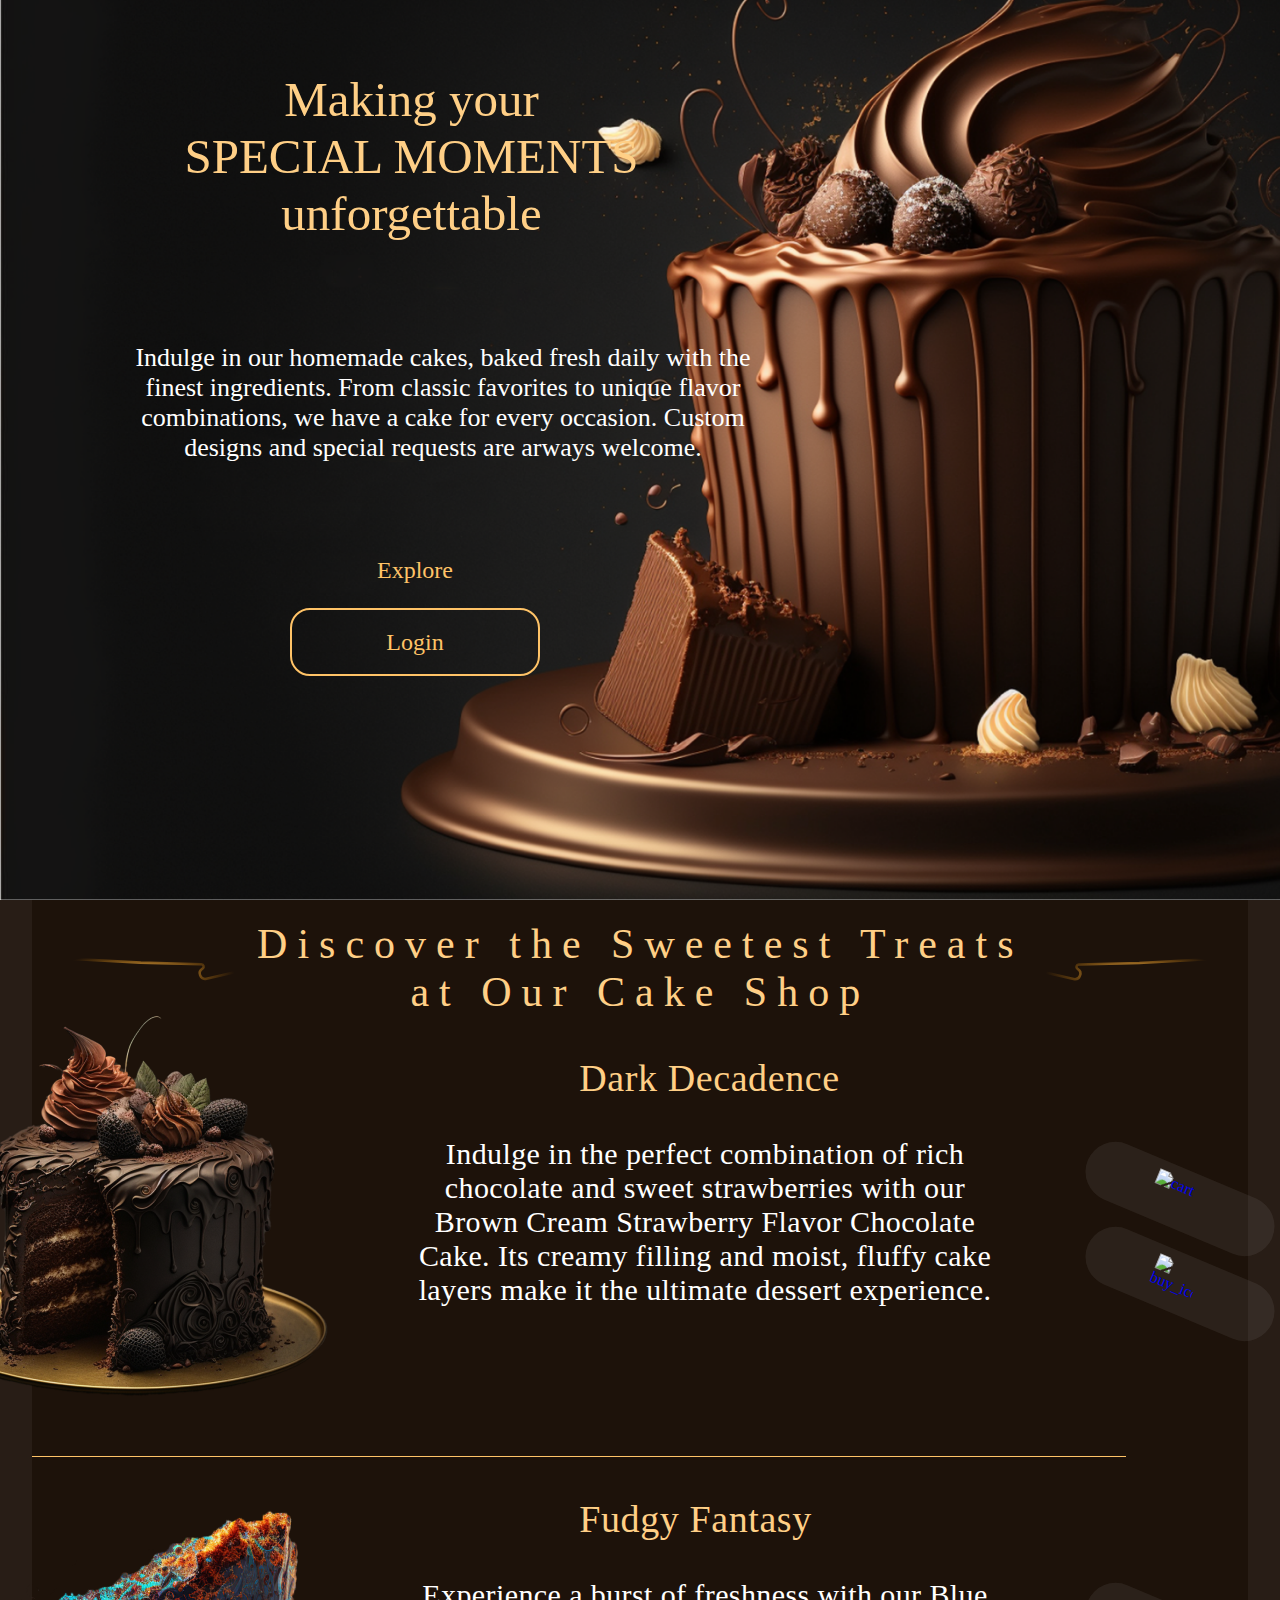
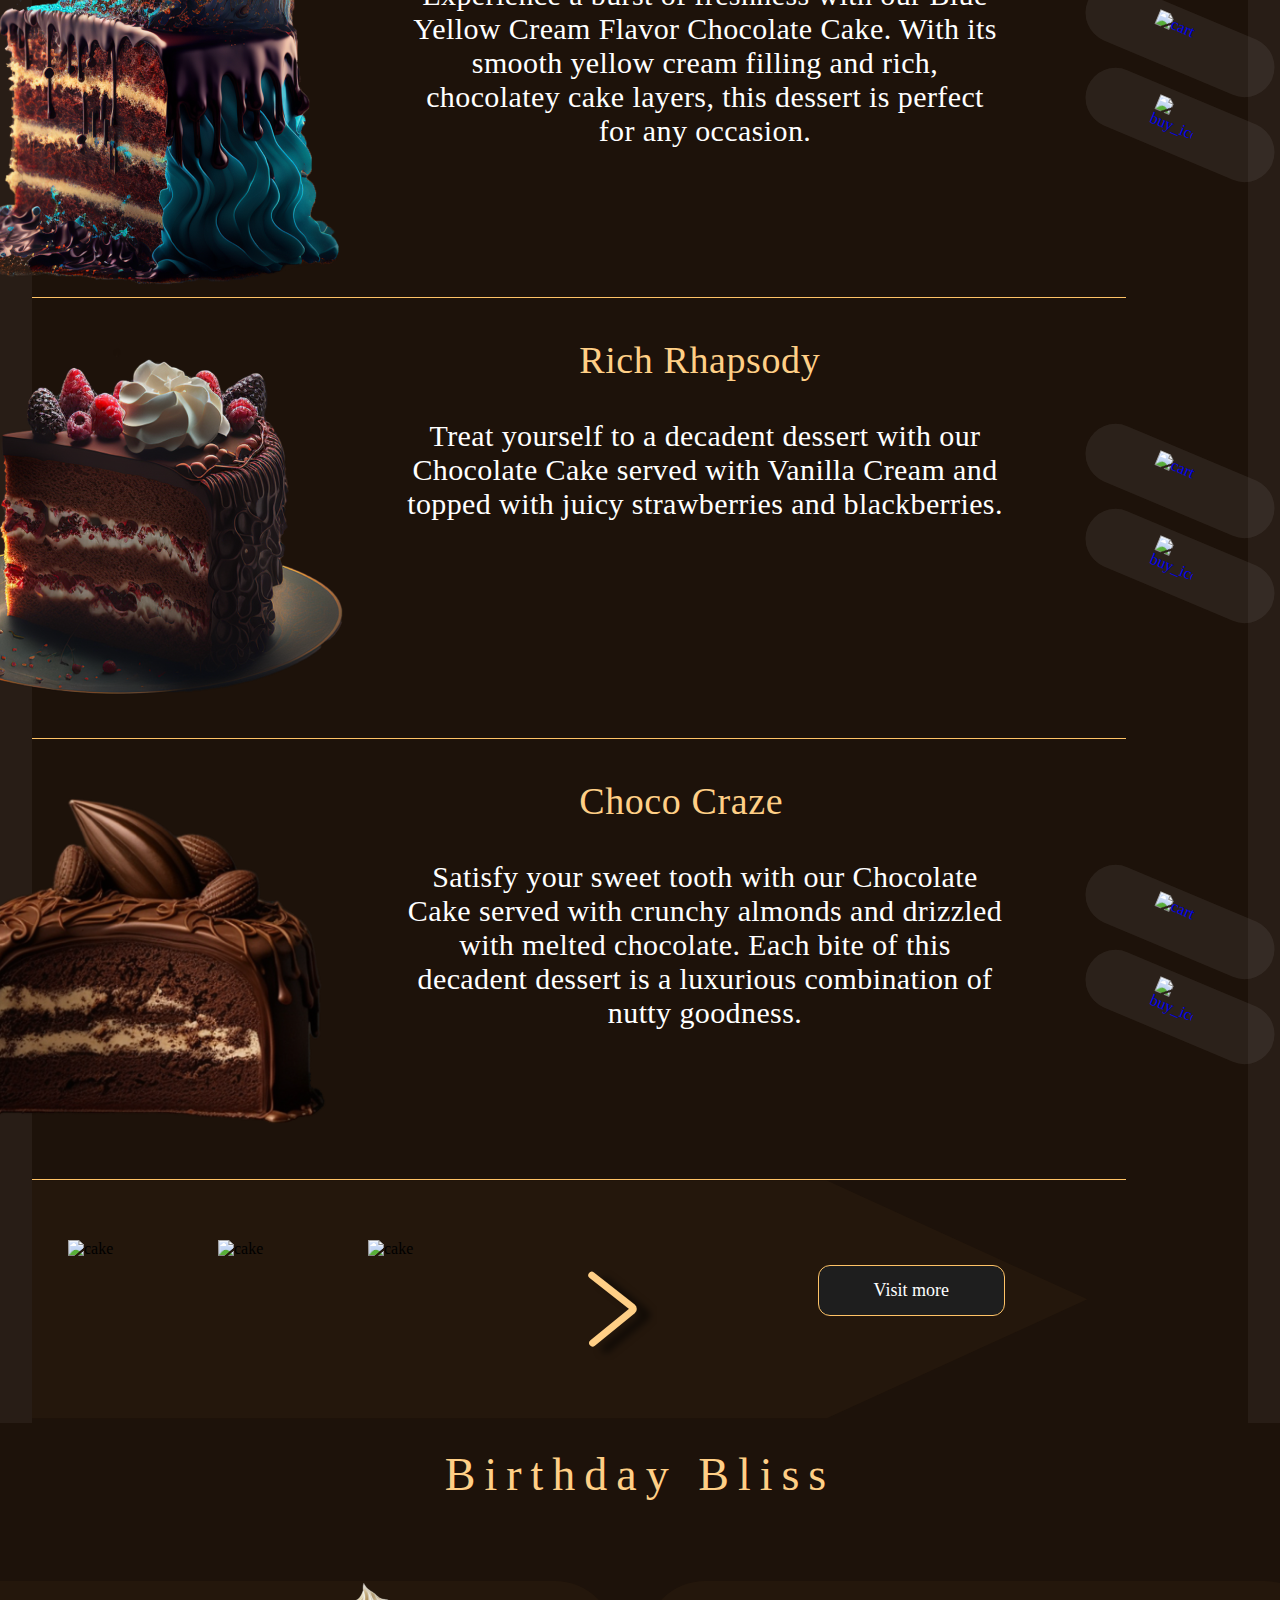
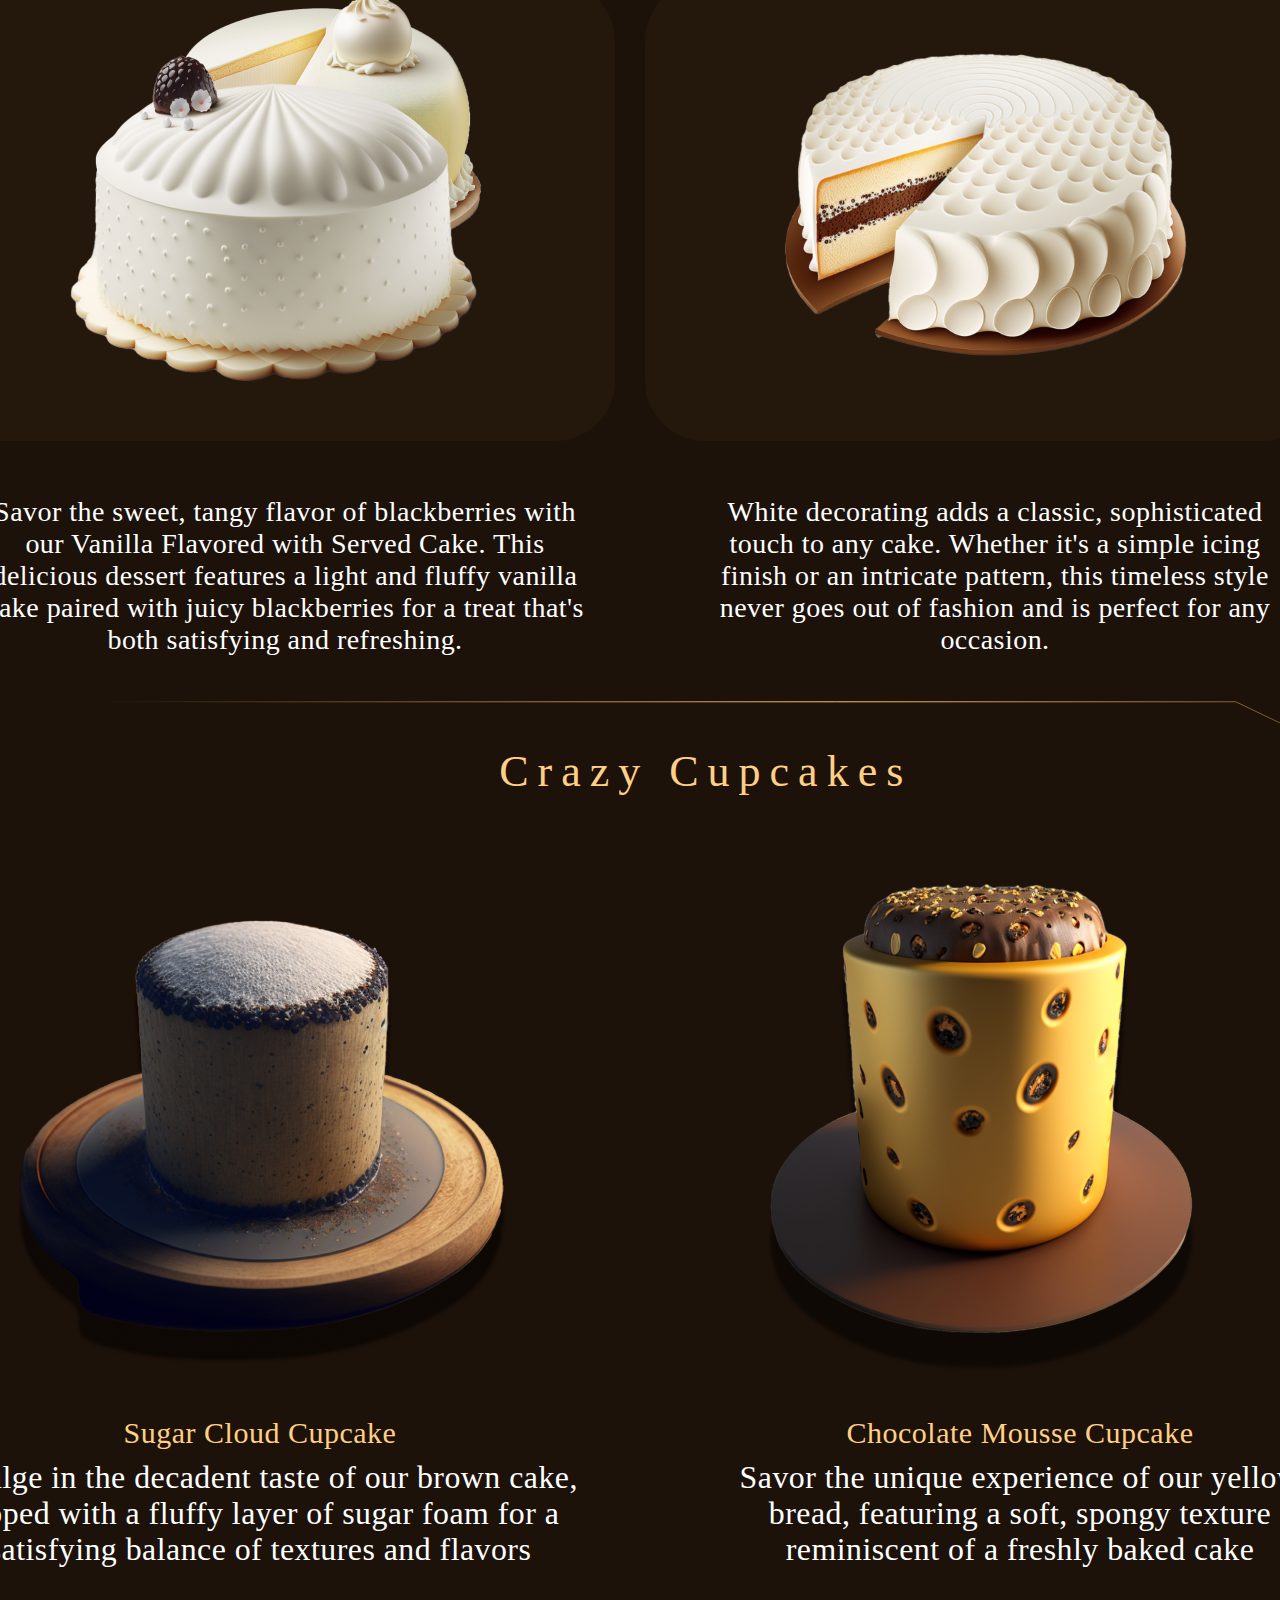
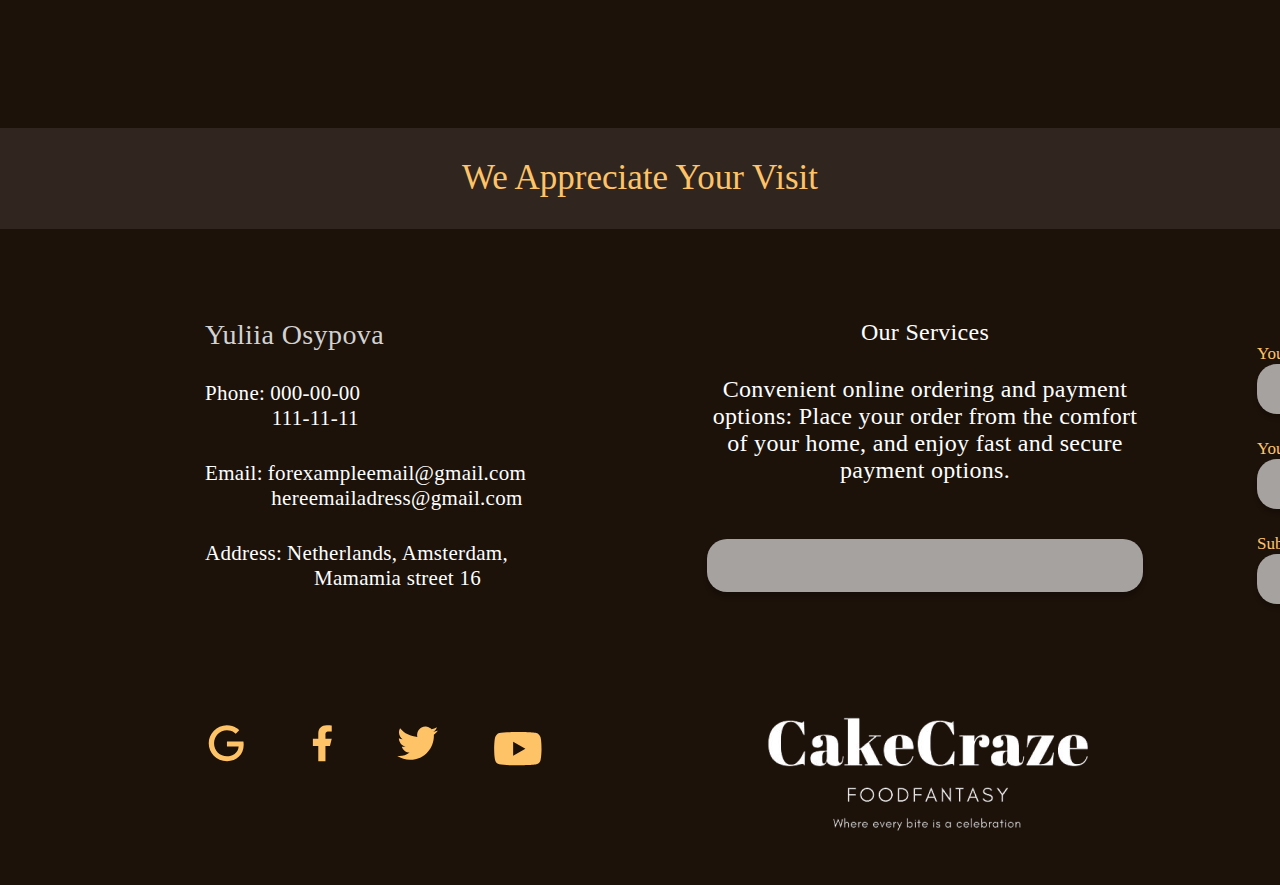
==== index.html @ 74d2d373 "first" ====
<!DOCTYPE html>
<html lang="en">
<head>
    <meta charset="UTF-8">
    <meta name="viewport" content="width=device-width, initial-scale=1.0">
    <title>Cake_shop</title>
    <link rel="preconnect" href="https://fonts.googleapis.com">
<link rel="preconnect" href="https://fonts.gstatic.com" crossorigin>
<link href="https://fonts.googleapis.com/css2?family=Frank+Ruhl+Libre:wght@300..900&display=swap" rel="stylesheet">

<link rel="stylesheet" href="css/index.css">
</head>
<body>

    <section class="main">
        <h1 class="title">Making your
            SPECIAL MOMENTS
            unforgettable</h1>
    
        <h2 class="subtitle">Indulge in our homemade cakes, baked fresh daily with the
            finest ingredients. From classic favorites to unique flavor
            combinations, we have a cake for every occasion. Custom
            designs and special requests are arways welcome.</h2>
    
        <div class="wrapper_link">
            <a href="#" class="link_btn">Explore</a>
            <button><a href="../src/index/index.html" class="link_btn">Login</a></button>
        </div>

    </section>


    <!-- menu -->
    <section class="menu">
        <div class="menu_bg">
            <div class="container">
                <div class="title_wrapper">
                    <svg xmlns="http://www.w3.org/2000/svg" width="339" height="40" viewBox="0 0 339 40" fill="none">
                        <path
                            d="M337.938 22.8901L276.184 37.022C266.378 39.266 261.089 25.9573 269.76 20.8581V20.8581C272.937 18.9901 271.682 14.129 267.998 14.032L172.081 11.5073L1.0885 2.13228"
                            stroke="url(#paint0_radial_223_110)" stroke-width="4.01002" />
                        <defs>
                            <radialGradient id="paint0_radial_223_110" cx="0" cy="0" r="1" gradientUnits="userSpaceOnUse"
                                gradientTransform="translate(177.537 28.4039) rotate(90) scale(34.0852 142.514)">
                                <stop stop-color="#FFC367" />
                                <stop offset="1" stop-color="#FF9A00" stop-opacity="0" />
                            </radialGradient>
                        </defs>
                    </svg>
                    <div class="title">Discover the Sweetest Treats at Our Cake Shop</div>
                    <svg xmlns="http://www.w3.org/2000/svg" width="338" height="40" viewBox="0 0 338 40" fill="none">
                        <path
                            d="M0.747394 23.3345L62.5016 37.4664C72.3076 39.7104 77.5967 26.4017 68.9254 21.3025V21.3025C65.7487 19.4345 67.0036 14.5734 70.6875 14.4765L166.604 11.9518L337.597 2.57674"
                            stroke="url(#paint0_radial_223_108)" stroke-width="4.01002" />
                        <defs>
                            <radialGradient id="paint0_radial_223_108" cx="0" cy="0" r="1" gradientUnits="userSpaceOnUse"
                                gradientTransform="translate(161.148 28.8484) rotate(90) scale(34.0852 142.514)">
                                <stop stop-color="#FFC367" />
                                <stop offset="1" stop-color="#FF9A00" stop-opacity="0" />
                            </radialGradient>
                        </defs>
                    </svg>
                </div>
    
    
                <div>
                    <div class="wrapper_menu">
                        <div class="title_menu title_top">Dark Decadence</div>
                        <img src="img/menu_cake/cake1.png" alt="cake" class="cake_img">
                        <div class="descrip_menu">Indulge in the perfect combination of rich chocolate and sweet
                            strawberries with our
                            Brown Cream Strawberry Flavor Chocolate Cake. Its creamy filling and moist, fluffy cake layers
                            make it the
                            ultimate dessert experience.</div>
    
                        <div class="menu_icons_wrapper">
                            <div class="bg_for_item">
                                <a href="https://cs8.pikabu.ru/post_img/big/2017/04/21/11/149279909715037159.jpg">
                                    <img src="../src/icons/menu_icons/add to cart.svg" alt="cart">
                                </a>
                            </div>
    
                            <div class="bg_for_item">
                                <a href="https://ru.hrodna.life/wp-content/uploads/2019/01/yozhik-zaglavnaya.jpg">
                                    <img src="../src/icons/menu_icons/buy.svg" alt="buy_icons" class="buy_icons">
                                </a>
                            </div>
                        </div>
                    </div>
                    <div class="devider"></div>
                </div>
    
                <!-- second menu -->
                <div>
                    <div class="wrapper_menu">
                        <div class="title_menu">Fudgy Fantasy</div>
                        <img src="img/menu_cake/cake2.png" alt="cake" class="cake_img">
                        <div class="descrip_menu">Experience a burst of freshness with our Blue Yellow Cream Flavor
                            Chocolate Cake. With its smooth yellow cream filling and rich, chocolatey cake layers, this
                            dessert is perfect for any occasion.
                        </div>
    
                        <div class="menu_icons_wrapper">
                            <div class="bg_for_item">
                                <a href="https://cs8.pikabu.ru/post_img/big/2017/04/21/11/149279909715037159.jpg">
                                    <img src="../src/icons/menu_icons/add to cart.svg" alt="cart">
                                </a>
                            </div>
    
                            <div class="bg_for_item">
                                <a href="https://ru.hrodna.life/wp-content/uploads/2019/01/yozhik-zaglavnaya.jpg">
                                    <img src="../src/icons/menu_icons/buy.svg" alt="buy_icons" class="buy_icons">
                                </a>
                            </div>
                        </div>
                    </div>
                    <div class="devider"></div>
                </div>

            
                <!-- thirty menu -->
                <div>
                    <div class="wrapper_menu">
                        <div class="title_menu">Rich Rhapsody</div>
                        <img src="img/menu_cake/cake3 .png" alt="cake" class="cake_img">
                        <div class="descrip_menu">Treat yourself to a decadent dessert with our Chocolate Cake served with
                            Vanilla Cream and topped with juicy strawberries and blackberries.</div>
    
                        <div class="menu_icons_wrapper">
                            <div class="bg_for_item">
                                <a href="https://cs8.pikabu.ru/post_img/big/2017/04/21/11/149279909715037159.jpg">
                                    <img src="../src/icons/menu_icons/add to cart.svg" alt="cart">
                                </a>
                            </div>
    
                            <div class="bg_for_item">
                                <a href="https://ru.hrodna.life/wp-content/uploads/2019/01/yozhik-zaglavnaya.jpg">
                                    <img src="../src/icons/menu_icons/buy.svg" alt="buy_icons" class="buy_icons">
                                </a>
                            </div>
                        </div>
                    </div>
    
                    <div class="devider"></div>
                </div>
    
    
                <!-- four menu -->
    
    
    
                <div>
                    <div class="wrapper_menu">
                        <div class="title_menu">Choco Craze</div>
                        <img src="img/menu_cake/cake4.png" alt="cake" class="size_img_special">
                        <div class="descrip_menu size_title">Satisfy your sweet tooth with our Chocolate Cake served with
                            crunchy
                            almonds and drizzled with melted chocolate. Each bite of this decadent dessert is a luxurious
                            combination of nutty goodness.</div>
    
                        <div class="menu_icons_wrapper">
                            <div class="bg_for_item">
                                <a href="https://cs8.pikabu.ru/post_img/big/2017/04/21/11/149279909715037159.jpg">
                                    <img src="../src/icons/menu_icons/add to cart.svg" alt="cart">
                                </a>
                            </div>
    
                            <div class="bg_for_item">
                                <a href="https://ru.hrodna.life/wp-content/uploads/2019/01/yozhik-zaglavnaya.jpg">
                                    <img src="../src/icons/menu_icons/buy.svg" alt="buy_icons" class="buy_icons">
                                </a>
                            </div>
                        </div>
                    </div>
    
                </div>
    
                <div class="devider"></div>
    
    
                <div class="wrapper_scroll">
                    <svg xmlns="http://www.w3.org/2000/svg" width="1056" height="239" viewBox="0 0 1056 239" fill="none" class="arrow">
                        <path d="M-5.26465 0.565186H794.909L1055.39 119.362L794.909 238.159H-5.26465V0.565186Z"
                            fill="#FFC367" fill-opacity="0.03"/>
                    </svg>
                    <div class="wrapper_menu_flex">
                        <img src="../src/img/menu_scroll/cake1.png" alt="cake">
                        <img src="../src/img/menu_scroll/cake2.png" alt="cake">
                        <img src="../src/img/menu_scroll/cake3.png" alt="cake">
                        <svg xmlns="http://www.w3.org/2000/svg" width="69" height="90" viewBox="0 0 69 90" fill="none" class="arrow_scrolling">
                            <g filter="url(#filter0_d_223_102)">
                                <path
                                    d="M3.79793 5.29531L44.5052 37.3414C45.5184 38.139 45.5319 39.6699 44.533 40.4854L4.65546 73.0402"
                                    stroke="#FFCF86" stroke-width="7.01754" stroke-linecap="round" />
                            </g>
                            <defs>
                                <filter id="filter0_d_223_102" x="0.289062" y="0.783871" width="68.5433" height="88.7978"
                                    filterUnits="userSpaceOnUse" color-interpolation-filters="sRGB">
                                    <feFlood flood-opacity="0" result="BackgroundImageFix" />
                                    <feColorMatrix in="SourceAlpha" type="matrix"
                                        values="0 0 0 0 0 0 0 0 0 0 0 0 0 0 0 0 0 0 127 0" result="hardAlpha" />
                                    <feOffset dx="13.0326" dy="6.01504" />
                                    <feGaussianBlur stdDeviation="3.50877" />
                                    <feComposite in2="hardAlpha" operator="out" />
                                    <feColorMatrix type="matrix" values="0 0 0 0 0 0 0 0 0 0 0 0 0 0 0 0 0 0 0.53 0" />
                                    <feBlend mode="normal" in2="BackgroundImageFix" result="effect1_dropShadow_223_102" />
                                    <feBlend mode="normal" in="SourceGraphic" in2="effect1_dropShadow_223_102"
                                        result="shape" />
                                </filter>
                            </defs>
                        </svg>
                    </div>
                    <button class="btn">Visit more</button>
                </div>
            </div>
        </div>
    </section>

<!-- holiday offer -->
<section class="offer">
    <h3 class="offer_holiday">Birthday Bliss</h3>

    <div class="wrapper_offer">


        <div class="wrapper_cake">
            <div class="backgr_item">
                <img src="img/offer_holiday/cake1.png" alt="cake" class="relative_cake sizemedia">

                <img src="img/offer_holiday/cake2.png" alt="cake" class="absolute_cake sizemedia">
            </div>
            <div class="descrip_offer">Savor the sweet, tangy flavor of blackberries with our Vanilla Flavored with
                Served
                Cake.
                This delicious dessert features a light and fluffy vanilla cake paired with juicy blackberries for a
                treat
                that's both satisfying and refreshing.</div>

        </div>

        <div class="wrapper_cake">
            <div class="backgr_item">
                <img src="img/offer_holiday/cake3.png" alt="cake" class="sizemedia">
            </div>
            <div class="descrip_offer">White decorating adds a classic, sophisticated touch to any cake. Whether it's a
                simple icing finish or an intricate pattern, this timeless style never goes out of fashion and is
                perfect
                for any occasion.
            </div>
         </div>

    </div>

</section>


    <!-- cupcaked -->
    <section class="offer_cupcaked">
        <svg xmlns="http://www.w3.org/2000/svg" width="1641" height="210" viewBox="0 0 1641 210" fill="none">
            <path d="M0.755371 0.782715H835.542L1235.76 0.782715L1671.32 209.355" stroke="url(#paint0_radial_203_51)"
                stroke-width="0.995571" />
            <defs>
                <radialGradient id="paint0_radial_203_51" cx="0" cy="0" r="1" gradientUnits="userSpaceOnUse"
                    gradientTransform="translate(836.04 105.069) rotate(179.981) scale(731.745 5860.94)">
                    <stop stop-color="#FFC367" />
                    <stop offset="1" stop-color="#FFC367" stop-opacity="0" />
                </radialGradient>
            </defs>
        </svg>
    
        <div class="title_cupcaked">Crazy Cupcakes</div>
    
        <div class="wrapper_items">
    
            <div class="item_cupcaked">
                    <img src="img/crazy_cupcakes/cake1.png" alt="cupcake" class="cupcake_special_size_special">
                <div class="title_textwrap">
                    <div class="title_item">Sugar Cloud Cupcake</div>
                    <div class="descrip_item">Indulge in the decadent taste of our brown cake, topped with a fluffy layer of
                        sugar foam for a satisfying balance of textures and flavors 
                    </div>
                </div>
            </div>
    
    
            <div class="item_cupcaked">
                    <img src="img/crazy_cupcakes/cake2.png" alt="cupcake" class="cupcake_size">
                <div class="title_textwrap">
                    <div class="title_item">Chocolate Mousse Cupcake</div>
                    <div class="descrip_item">Savor the unique experience of our yellow bread, featuring a soft, spongy
                        texture
                        reminiscent of a freshly baked cake
                    </div>
                </div>
            </div>
        </div>
    </section>

    <!-- message before footer -->
    <div class="before_footer">
        <div class="wrap_title">
            <div class="title_footer">We Appreciate Your Visit</div>
        </div>
    </div>
    
    <!-- footer -->
    <footer>
        <div class="logo_sticker">
    
    
            <div class="wrapper_items">
    
                <div class="title_contact">
                    <div class="name_contact">Yuliia Osypova</div>
    
    
                    <div class="contact">
                        <div class="contact_flex">
                            <div class="title">Phone:</div>
                            <div>
                                <div class="number_phone">000-00-00</div>
                                <div class="number_phone_add">111-11-11</div>
                            </div>
                        </div>
                    
                        <div>
                            <div class="contact_flex">
                                <div class="title">Email:</div>
                                <div>
                                    <div class="email_address_one">forexampleemail@gmail.com</div>
                                    <div class="email_address_two">hereemailadress@gmail.com</div>
                                </div>
                            </div>
                        </div>
                    
                        <div>
                            <div class="contact_flex">
                                <div class="title">Address:</div>
                                <div class="address_one">Netherlands, Amsterdam, <br>Mamamia street 16</div>
                            </div>
                        </div>
                    
                        <div class="social_items">
                            <a
                                href="https://www.google.nl/maps/place/Amsterdam/@52.368195,4.8857338,13.75z/data=!4m6!3m5!1s0x47c63fb5949a7755:0x6600fd4cb7c0af8d!8m2!3d52.3675734!4d4.9041389!16zL20vMGszcA?hl=nl&entry=ttu&g_ep=EgoyMDI0MDkxNi4wIKXMDSoASAFQAw%3D%3D">
                                <img src="icons/social_footer/google.svg" alt="google">
                            </a>
                            <a href="https://www.facebook.com/login/?next=https%3A%2F%2Fwww.facebook.com%2F">
                                <img src="icons/social_footer/facebooksvg.svg" alt="facebook">
                            </a>
                            <a href="https://x.com/?lang=ru">
                                <img src="icons/social_footer/twitter.svg" alt="twitter">
                            </a>
                            <a href="https://www.youtube.com/">
                                <img src="icons/social_footer/youtube.svg" alt="youtube">
                            </a>
                        </div>
                    </div>
                </div>
    
    
    
                <div class="services">
                    <div class="title">Our Services</div>
    
                    <div class="descrip_service">
                        Convenient online ordering and payment options: Place your order from the comfort of your home, and
                        enjoy fast and secure payment options. </div>
                    <form>
                        <div>
                            <!-- <textarea name="" id="">Enter Your Search</textarea> -->
                            <input name="" id="" type="">
    
                        </div>
                    </form>
    
                    <img src="icons/Cake_Craze_logo.png" alt="logo" class="logo_img">
                </div>
    
    
                <div class="questions">
                    <form>
                        <div class="box_margin">
                            <div class="title_name">Your Name (required)</div>
                            <input name="name" id="name" type="name">
                        </div>
    
                        <div class="box_margin">
                            <div class="title_email">Your Email (required)</div>
                            <input name="email" id="email" type="email">
                        </div>
    
                        <div class="box_margin">
                            <div class="title_subject">Subject</div>
                            <input name="Subject" id="Subject" type="Subject">
                        </div>
                    </form>
    
    
                    <button class="btn_send">Send</button>
                </div>
    
            </div>
        </div>
    </footer>


    
</body>
</html>
---- css/index.css ----
* {
  -webkit-box-sizing: border-box;
          box-sizing: border-box;
  margin: 0;
  padding: 0;
}

.main {
  height: 100vh;
  background-image: url(../img/bg_main.png);
  background-position: center/center;
  background-size: cover;
  background-repeat: no-repeat;
}
.main .title {
  width: 455px;
  padding-top: 71px;
  margin-left: 184px;
  color: #FFCF86;
  text-align: center;
  font-size: 49px;
  font-weight: 400;
}
.main .subtitle {
  width: 620px;
  height: 171px;
  color: #FFF;
  text-align: center;
  font-size: 26px;
  font-weight: 300;
  margin-top: 101px;
  margin-left: 133px;
  font-family: Perpetua;
}
.main .wrapper_link {
  display: -webkit-box;
  display: -ms-flexbox;
  display: flex;
  -webkit-box-orient: vertical;
  -webkit-box-direction: normal;
      -ms-flex-direction: column;
          flex-direction: column;
  -webkit-box-align: center;
      -ms-flex-align: center;
          align-items: center;
  gap: 24px;
  margin-top: 43px;
  margin-left: 140px;
  width: 550px;
  height: 121px;
}
.main .wrapper_link .link_btn {
  color: #FFC367;
  font-family: Inter;
  font-size: 24px;
  font-weight: 400;
  text-decoration: none;
}
.main .wrapper_link .link_btn:hover {
  color: #FFF;
}
.main button {
  width: 250px;
  height: 68px;
  background: none;
  border: solid 2px rgb(255, 195, 103);
  border-radius: 20px;
  text-align: center;
}
.main button:hover {
  background-color: rgba(255, 194, 103, 0.0745098039);
}

.menu {
  background-color: rgba(29, 18, 10, 0.952);
}
.menu .container {
  padding-top: 20px;
}
.menu .title_wrapper {
  display: -webkit-box;
  display: -ms-flexbox;
  display: flex;
  -webkit-box-orient: horizontal;
  -webkit-box-direction: normal;
      -ms-flex-direction: row;
          flex-direction: row;
  -webkit-box-pack: center;
      -ms-flex-pack: center;
          justify-content: center;
  -webkit-box-align: center;
      -ms-flex-align: center;
          align-items: center;
}
.menu .title_wrapper path {
  stroke-width: 4.01px;
}
.menu .title {
  color: #FFCF86;
  text-align: center;
  font-family: Perpetua;
  font-size: 42px;
  font-weight: 400;
  letter-spacing: 10px;
}
.menu .wrapper_menu {
  position: relative;
  margin-top: 10px;
  display: grid;
  grid-template-columns: 400px 700px 180px;
  grid-auto-rows: 430px;
  justify-items: center;
  -webkit-box-align: center;
      -ms-flex-align: center;
          align-items: center;
  -webkit-box-pack: center;
      -ms-flex-pack: center;
          justify-content: center;
  padding-right: 120px;
}
.menu .wrapper_menu img:hover {
  -webkit-transform: scale(1.1);
          transform: scale(1.1);
  -webkit-transition: all 0.4s;
  transition: all 0.4s;
}
.menu .wrapper_menu .title_menu {
  position: absolute;
  top: 0;
  left: 45%;
  margin-top: 30px;
  color: #FFCF86;
  text-align: center;
  font-family: Pavanam;
  font-size: 38px;
  font-weight: 400;
  letter-spacing: 0.602px;
}
.menu .wrapper_menu .cake_menu {
  width: 480px;
  height: 420px;
}
.menu .wrapper_menu .cake_chocolate {
  width: 400px;
  height: 420px;
}
.menu .wrapper_menu .margin {
  display: -webkit-box;
  display: -ms-flexbox;
  display: flex;
  -webkit-box-align: center;
      -ms-flex-align: center;
          align-items: center;
  margin-left: 95px;
}
.menu .wrapper_menu .menu_icons_wrapper {
  display: -webkit-box;
  display: -ms-flexbox;
  display: flex;
  -webkit-box-orient: vertical;
  -webkit-box-direction: normal;
      -ms-flex-direction: column;
          flex-direction: column;
  margin-left: 100px;
  gap: 25px;
}
.menu .wrapper_menu .menu_icons_wrapper img {
  position: absolute;
  left: 35%;
  top: 15%;
  width: 45px;
  height: 45px;
  -webkit-transition: all 0.6s;
  transition: all 0.6s;
}
.menu .wrapper_menu .menu_icons_wrapper img:hover {
  -webkit-transform: scale(1.05);
          transform: scale(1.05);
}
.menu .wrapper_menu .menu_icons_wrapper .buy_icons {
  position: absolute;
}
.menu .wrapper_menu .bg_for_item {
  position: relative;
  width: 200px;
  height: 60px;
  -webkit-transform: rotate(22.883deg);
          transform: rotate(22.883deg);
  background-color: rgba(217, 217, 217, 0.08);
  border-radius: 30px;
}
.menu .devider {
  width: 90%;
  height: 1px;
  background-color: #FFC367;
}

.menu_bg {
  background-color: rgb(29, 18, 10);
  width: 95%;
  margin: 0 auto;
}

.wrapper_menu .descrip_menu {
  width: 600px;
  height: 209px;
  color: #FFF;
  text-align: center;
  font-family: Perpetua;
  font-size: 30px;
  font-weight: 400;
  letter-spacing: 0.4px;
  margin-left: 30px;
}

.wrapper_scroll {
  position: relative;
}
.wrapper_scroll img {
  width: 150px;
  height: 150px;
}
.wrapper_scroll img:hover {
  -webkit-transform: scale(1.05);
          transform: scale(1.05);
  -webkit-transition: all 0.6s;
  transition: all 0.6s;
}
.wrapper_scroll .wrapper_menu_flex {
  display: -webkit-box;
  display: -ms-flexbox;
  display: flex;
  -webkit-box-pack: center;
      -ms-flex-pack: center;
          justify-content: center;
  -webkit-box-align: center;
      -ms-flex-align: center;
          align-items: center;
  margin-left: 36px;
}
.wrapper_scroll .wrapper_menu_flex svg {
  margin-left: 70px;
}
.wrapper_scroll .btn {
  position: absolute;
  top: 35%;
  right: 20%;
  width: 187px;
  height: 51px;
  border-radius: 12px;
  border: 0.77px solid #FFC367;
  background: #1E1E1E;
  color: #FFF;
  font-family: Inter;
  font-size: 18px;
  font-weight: 400;
  cursor: pointer;
}

.wrapper_menu_flex {
  position: absolute;
  top: 60px;
}

.offer {
  background-color: rgb(29, 18, 10);
  height: auto;
}
.offer .offer_holiday {
  color: #FFCF86;
  text-align: center;
  font-size: 46px;
  font-weight: 200;
  letter-spacing: 9px;
  padding-top: 25px;
}
.offer .wrapper_offer {
  display: grid;
  grid-template-columns: repeat(2, 700px);
  grid-auto-flow: row;
  gap: 10px;
  -webkit-box-pack: center;
      -ms-flex-pack: center;
          justify-content: center;
  -webkit-box-align: center;
      -ms-flex-align: center;
          align-items: center;
  margin-top: 80px;
}
.offer .wrapper_offer .descrip_offer {
  padding: 20px 50px;
  color: #FFF;
  text-align: center;
  font-family: Perpetua;
  font-size: 28px;
  font-weight: 400;
  letter-spacing: 0.47px;
  margin-top: 35px;
}
.offer .backgr_item {
  position: relative;
  display: grid;
  -webkit-box-pack: center;
      -ms-flex-pack: center;
          justify-content: center;
  -webkit-box-align: center;
      -ms-flex-align: center;
          align-items: center;
  width: 680px;
  height: 460px;
  border-radius: 60px;
  background: rgba(255, 195, 103, 0.03);
}
.offer .backgr_item .relative_cake {
  position: relative;
  z-index: 2;
}
.offer .backgr_item .absolute_cake {
  position: absolute;
  top: -5px;
  left: 30%;
  z-index: 1;
}

.offer_cupcaked {
  min-height: 100%;
  position: relative;
  padding-top: 25px;
  background-color: #1D120A;
}
.offer_cupcaked .title_cupcaked {
  position: absolute;
  top: 0;
  left: 39%;
  margin-top: 70px;
  color: #FFCF86;
  text-align: center;
  font-family: Perpetua;
  font-size: 44px;
  font-weight: 400;
  letter-spacing: 9px;
}
.offer_cupcaked .wrapper_items {
  position: relative;
  top: -120px;
  display: grid;
  grid-template-columns: repeat(2, 690px);
  grid-auto-rows: minmax(690px, auto);
  gap: 70px;
  -webkit-box-align: baseline;
      -ms-flex-align: baseline;
          align-items: baseline;
  -webkit-box-pack: center;
      -ms-flex-pack: center;
          justify-content: center;
}
.offer_cupcaked .wrapper_items img:hover {
  -webkit-transform: scale(1.05);
          transform: scale(1.05);
  -webkit-transition: all 0.6s;
  transition: all 0.6s;
}
.offer_cupcaked .title_textwrap {
  position: relative;
  top: -30px;
  display: grid;
  justify-items: center;
}
.offer_cupcaked .title_item {
  color: #FFCF86;
  text-align: center;
  font-family: Perpetua;
  font-size: 30px;
  font-weight: 400;
  letter-spacing: 0.5px;
}
.offer_cupcaked .descrip_item {
  color: #FFF;
  text-align: center;
  font-family: Perpetua;
  font-size: 31.858px;
  font-weight: 400;
  letter-spacing: 0.478px;
  padding: 10px 20px;
}

.before_footer .wrap_title {
  height: 101px;
  background-color: rgba(29, 18, 10, 0.9137254902);
}
.before_footer .title_footer {
  text-align: center;
  padding-top: 30px;
  font-size: 35px;
  color: #FFC367;
}

footer {
  min-height: 656px;
  background-color: #1D120A;
}
footer .wrapper_items {
  display: grid;
  grid-template-columns: repeat(3, 450px);
  grid-template-rows: 400px auto;
  grid-auto-rows: auto;
  justify-items: center;
  gap: 100px;
  padding: 90px 90px 0 150px;
}
footer .wrapper_items .social_items {
  display: -webkit-box;
  display: -ms-flexbox;
  display: flex;
  -webkit-box-pack: justify;
      -ms-flex-pack: justify;
          justify-content: space-between;
  width: 340px;
  height: 55px;
  margin-top: 130px;
}
footer .name_contact {
  color: #d2d2d2;
  font-family: Perpetua;
  font-size: 28px;
  font-weight: 400;
  letter-spacing: 0.4px;
}
footer .contact_flex {
  display: -webkit-box;
  display: -ms-flexbox;
  display: flex;
  gap: 5px;
  margin-top: 30px;
  color: #FFF;
  text-align: center;
  font-family: Perpetua;
  font-size: 21px;
  font-weight: 400;
  letter-spacing: 0.3px;
}
footer .services {
  color: #FFF;
  text-align: center;
  font-family: Perpetua;
  font-size: 24px;
  font-weight: 400;
  letter-spacing: 0.3px;
  display: -webkit-box;
  display: -ms-flexbox;
  display: flex;
  -webkit-box-orient: vertical;
  -webkit-box-direction: normal;
      -ms-flex-direction: column;
          flex-direction: column;
  -webkit-box-align: center;
      -ms-flex-align: center;
          align-items: center;
}
footer .services .title {
  text-align: center;
}
footer .services .descrip_service {
  margin-top: 30px;
}
footer .services input {
  width: 436px;
  height: 53px;
  border-radius: 20px;
  background: rgba(217, 217, 217, 0.73);
  -webkit-box-shadow: 0px 4.01px 4.01px 0px rgba(0, 0, 0, 0.25);
          box-shadow: 0px 4.01px 4.01px 0px rgba(0, 0, 0, 0.25);
  resize: none;
  border: none;
  margin-top: 55px;
  padding: 15px;
  font-size: 18px;
}
footer .services .logo_img {
  margin-top: 105px;
}
footer .questions {
  color: #FFC367;
  font-family: Inter;
  font-size: 17px;
  font-weight: 400;
}
footer .questions .box_margin {
  margin-top: 25px;
}
footer .questions input {
  width: 436px;
  height: 50px;
  border-radius: 20px;
  background: rgba(217, 217, 217, 0.73);
  -webkit-box-shadow: 0px 4.01px 4.01px 0px rgba(0, 0, 0, 0.25);
          box-shadow: 0px 4.01px 4.01px 0px rgba(0, 0, 0, 0.25);
  border: none;
  padding: 15px;
  font-size: 18px;
}
footer .questions .btn_send {
  margin-top: 50px;
  width: 131px;
  height: 52px;
  border-radius: 12.363px;
  border: 0.773px solid #FFC367;
  background: #1E1E1E;
  margin: 50px 150px;
  color: #FFF;
  font-family: Inter;
  font-size: 20px;
  font-weight: 400;
  cursor: pointer;
}
footer .questions .btn_send:hover {
  color: #FFC367;
}

@media screen and (max-width: 992px) {
  .main {
    padding: 45px 65px 0 65px;
    background-position: center;
  }
  .main .title {
    margin-left: 100px;
    margin-left: 0;
  }
  .main .wrapper_link {
    margin: 30px;
    width: 62%;
  }
  .main .subtitle {
    width: 70%;
    padding: 0;
    margin: 50px 0 0 0;
  }
  .menu .title {
    font-size: 30px;
    letter-spacing: 4px;
  }
  .menu .wrapper_menu {
    grid-template-columns: 170px 400px 100px;
    gap: 20px;
    padding: 0;
    margin-left: 0;
  }
  .menu .wrapper_menu .bg_for_item {
    -webkit-transform: rotate(0.883deg);
            transform: rotate(0.883deg);
    width: 100px;
  }
  .menu .wrapper_menu .menu_icons_wrapper {
    gap: 20px;
    margin: 0 10px 25px 15px;
  }
  .menu .wrapper_menu .menu_icons_wrapper img {
    width: 40px;
    left: 30%;
  }
  .menu .wrapper_menu .descrip_menu {
    width: 100%;
    margin: 0;
  }
  .menu .wrapper_menu .title_menu {
    left: 35%;
  }
  .menu .wrapper_menu .cake_img {
    width: 100%;
  }
  .menu .wrapper_menu .size_img_special {
    width: 80%;
    margin-left: 5px;
  }
  .wrapper_scroll svg {
    width: 100%;
  }
  .wrapper_scroll .arrow_scrolling {
    height: 55px;
  }
  .wrapper_scroll img {
    width: 110px;
    height: 110px;
  }
  .wrapper_scroll .wrapper_menu_flex {
    margin-left: 5px;
  }
  .wrapper_scroll .btn {
    top: 35%;
    right: 5%;
  }
  .offer .wrapper_offer {
    grid-template-columns: repeat(2, minmax(300px, auto));
    -webkit-box-align: baseline;
        -ms-flex-align: baseline;
            align-items: baseline;
    padding: 0 50px;
  }
  .offer .wrapper_offer .wrapper_cake {
    display: grid;
    justify-items: center;
  }
  .offer .wrapper_offer .descrip_offer {
    padding: 0 15px 20px 15px;
  }
  .offer .backgr_item {
    width: 320px;
    height: 300px;
  }
  .offer .backgr_item .absolute_cake {
    top: 20px;
    left: 20%;
  }
  .offer .sizemedia {
    width: 240px;
    height: 200px;
  }
  .offer .offer_holiday {
    font-size: 40px;
    padding-top: 40px;
  }
  .offer_cupcaked svg {
    width: 100%;
  }
  .offer_cupcaked .title_item {
    width: 250px;
    margin-top: 25px;
  }
  .offer_cupcaked .descrip_item {
    width: 100%;
    padding: 10px 35px;
  }
  .offer_cupcaked .wrapper_items {
    grid-template-columns: repeat(2, minmax(250px, auto));
    gap: 0;
    margin-right: 0;
    padding-top: 55px;
  }
  .offer_cupcaked .wrapper_items .cupcake_special_size_special {
    width: 100%;
    height: 370px;
  }
  .offer_cupcaked .wrapper_items .cupcake_size {
    width: 100%;
    height: 100%;
  }
  .offer_cupcaked .title_cupcaked {
    font-size: 40px;
    width: 100%;
    left: 0;
  }
  footer .questions {
    width: 75%;
  }
  footer .questions .btn_send {
    margin: 30px 100px;
  }
  footer .wrapper_items {
    grid-template-columns: repeat(2, 300px);
    gap: 10px;
    padding: 90px;
  }
  footer .wrapper_items .title_contact {
    margin-right: 75px;
  }
  footer .wrapper_items .social_items {
    margin-top: 30px;
  }
  footer .wrapper_items .social_items {
    margin-top: 90px;
  }
  footer .services {
    display: none;
  }
  footer .questions .title_name {
    font-size: 20px;
  }
  footer .questions .title_email {
    font-size: 20px;
  }
  footer .questions .title_subject {
    font-size: 20px;
  }
  footer .questions input {
    width: 250px;
  }
}
@media screen and (max-width: 767px) {
  .main {
    padding: 45px 65px 0 65px;
    background-position: center;
  }
  .main .title {
    width: 100%;
    font-size: 38px;
  }
  .main .wrapper_link {
    margin: 30px 50px 0 0;
    width: 100%;
  }
  .main .subtitle {
    width: 100%;
  }
  .menu .title {
    font-size: 30px;
    letter-spacing: 4px;
  }
  .menu .wrapper_menu {
    grid-template-columns: 130px 260px 100px;
    gap: 20px;
    padding: 0;
    margin-left: 0;
  }
  .menu .wrapper_menu .bg_for_item {
    -webkit-transform: rotate(0.883deg);
            transform: rotate(0.883deg);
    width: 100px;
  }
  .menu .wrapper_menu .menu_icons_wrapper {
    gap: 20px;
    margin-right: 10px;
    margin-left: 15px;
  }
  .menu .wrapper_menu .menu_icons_wrapper img {
    width: 40px;
  }
  .menu .wrapper_menu .descrip_menu {
    width: 100%;
    margin: 0;
    font-size: 23px;
  }
  .menu .wrapper_menu .title_menu {
    left: 35%;
  }
  .menu .wrapper_menu .cake_img {
    width: 100%;
  }
  .menu .wrapper_menu .size_img_special {
    width: 100%;
    margin-left: 5px;
  }
  .wrapper_scroll .arrow_scrolling {
    height: 55px;
  }
  .wrapper_scroll img {
    width: 110px;
    height: 110px;
  }
  .wrapper_scroll .wrapper_menu_flex {
    margin-left: 5px;
  }
  .wrapper_scroll .btn {
    top: 65%;
  }
  .offer .wrapper_offer {
    grid-template-columns: repeat(2, minmax(250px, auto));
  }
  .offer .wrapper_offer .descrip_offer {
    padding: 0 15px 20px 15px;
  }
  .offer .backgr_item {
    width: 250px;
    height: 300px;
  }
  .offer .sizemedia {
    width: 200px;
    height: 200px;
  }
  .offer .offer_holiday {
    font-size: 40px;
  }
  .offer_cupcaked .title_item {
    width: 250px;
    margin-top: 25px;
  }
  .offer_cupcaked .descrip_item {
    width: 100%;
    padding: 20px 35px 0 35px;
    font-size: 25px;
  }
  .offer_cupcaked .wrapper_items {
    grid-template-columns: repeat(2, minmax(250px, auto));
    gap: 0;
    margin-right: 0;
    padding-top: 105px;
  }
  .offer_cupcaked .wrapper_items .cupcake_special_size_special {
    width: 100%;
    height: 300px;
  }
  .offer_cupcaked .wrapper_items .cupcake_size {
    width: 100%;
    height: 100%;
  }
  .offer_cupcaked .title_cupcaked {
    font-size: 40px;
    width: 100%;
    left: 0;
  }
  footer .questions .btn_send {
    margin: 30px 100px;
  }
  footer input {
    width: 240px;
  }
  footer .wrapper_items {
    grid-template-columns: none;
    padding: 50px 80px 0 80px;
  }
  footer .wrapper_items .title_contact {
    margin-right: 75px;
  }
  footer .wrapper_items .social_items {
    margin-top: 30px;
  }
}
@media screen and (max-width: 575px) {
  .main {
    background-position: center;
    padding: 0;
  }
  .main .title {
    width: 100%;
    margin: 0;
    padding: 75px 25px;
    font-size: 40px;
  }
  .main .subtitle {
    width: 100%;
    margin: 0;
    padding: 0 35px;
    font-size: 23px;
  }
  .main .wrapper_link {
    width: 100%;
    margin: 70px 0 0 0;
  }
  .menu .wrapper_menu {
    grid-template-columns: none;
    grid-template-rows: repeat(4, minmax(100px, auto));
    padding: 50px 10px;
    gap: 0;
    -webkit-box-align: stretch;
        -ms-flex-align: stretch;
            align-items: stretch;
  }
  .menu .wrapper_menu .bg_for_item {
    -webkit-transform: rotate(0.883deg);
            transform: rotate(0.883deg);
    width: 150px;
    height: 50px;
  }
  .menu .wrapper_menu .menu_icons_wrapper {
    margin-top: 60px;
  }
  .menu .wrapper_menu .menu_icons_wrapper img {
    height: 40px;
    width: 40px;
    top: 10%;
    left: 37%;
  }
  .menu .wrapper_menu .size_img_special {
    margin-left: 0;
    padding: 0 20px;
    width: 70%;
  }
  .menu .wrapper_menu .cake_img {
    margin: 0;
    width: 70%;
  }
  .menu .wrapper_menu .title_menu {
    position: static;
    left: 0;
    text-align: center;
  }
  .menu .wrapper_menu .descrip_menu {
    width: 100%;
    height: 100%;
    margin: 10px 0 10px 0;
    padding: 0 25px;
  }
  .menu .title {
    font-size: 24px;
    letter-spacing: 1px;
  }
  .wrapper_scroll .arrow_scrolling {
    height: 40px;
  }
  .wrapper_scroll .wrapper_menu_flex svg {
    margin-left: 35px;
  }
  .wrapper_scroll .arrow {
    height: 150px;
  }
  .wrapper_scroll .wrapper_menu_flex {
    top: 40px;
  }
  .wrapper_scroll img {
    width: 70px;
    height: 70px;
  }
  .wrapper_scroll .btn {
    width: 90px;
    height: 35px;
    margin-left: 65px;
    margin-bottom: 20px;
    top: 75%;
  }
  .offer {
    padding: 100px 30px 80px 30px;
    min-height: 500px;
  }
  .offer .offer_holiday {
    font-size: 24px;
    font-weight: 200;
    letter-spacing: 1px;
  }
  .offer .wrapper_offer {
    display: grid;
    grid-template-rows: repeat(auto-fill, minmax(300px, auto));
    grid-auto-rows: minmax(300px, auto);
    grid-template-columns: none;
    margin: 40px 30px 0 30px;
    row-gap: 30px;
  }
  .offer .wrapper_offer .descrip_offer {
    font-size: 18px;
    padding: 0;
    margin-top: 10px;
  }
  .offer .wrapper_offer .wrapper_cake {
    display: grid;
    justify-items: center;
  }
  .offer .backgr_item .relative_cake {
    width: 150px;
  }
  .offer .backgr_item .absolute_cake {
    width: 150px;
    top: -5px;
  }
  .offer .backgr_item .sizemedia {
    width: 150px;
    height: 150px;
  }
  .offer .backgr_item {
    width: 250px;
    height: 200px;
  }
  .offer_cupcaked svg {
    display: none;
  }
  .offer_cupcaked .title_cupcaked {
    position: static;
    margin-top: 0;
    font-size: 24px;
    letter-spacing: 1px;
    padding-bottom: 85px;
    left: 0;
  }
  .offer_cupcaked .wrapper_items {
    grid-template-columns: none;
    grid-auto-rows: minmax(50px, auto);
    margin-right: 0px;
    padding: 50px 30px 80px 30px;
    row-gap: 30px;
  }
  .offer_cupcaked .wrapper_items .item_cupcaked {
    display: grid;
    justify-items: center;
  }
  .offer_cupcaked .wrapper_items .cupcake_size {
    width: 70%;
    height: 100%;
  }
  .offer_cupcaked .title_item {
    font-size: 22px;
  }
  .offer_cupcaked .descrip_item {
    width: 100%;
    padding: 0 20px;
    margin-top: 10px;
    font-size: 18px;
  }
  .offer_cupcaked .title_textwrap {
    top: 0;
  }
  .before_footer .wrap_title {
    height: 50px;
  }
  .before_footer .title_footer {
    padding-top: 15px;
    font-size: 20px;
  }
  footer .questions {
    width: 70%;
  }
  footer .questions .box_margin {
    width: 80%;
  }
  footer .questions .btn_send {
    margin: 30px 50px;
    height: 45px;
  }
  footer .questions input {
    width: 270px;
    height: 40px;
  }
  footer .contact_flex {
    -webkit-box-align: baseline;
        -ms-flex-align: baseline;
            align-items: baseline;
  }
  footer .wrapper_items {
    grid-template-columns: none;
    justify-items: start;
    padding: 50px 30px 10px 30px;
  }
  footer .wrapper_items .email_address_one {
    font-size: 18px;
  }
  footer .wrapper_items .email_address_two {
    font-size: 18px;
  }
  footer .wrapper_items .address_one {
    font-size: 18px;
  }
  footer .wrapper_items .social_items {
    margin-top: 30px;
    width: 80%;
  }
}
@media screen and (max-width: 350px) {
  .main {
    padding: 250px 30px;
    background-position: center;
  }
  .main .title {
    width: 100%;
    font-size: 17px;
    padding: 50px 7px 0 7px;
    margin-left: 0;
    font-weight: 900;
    line-height: 20px;
  }
  .main .subtitle {
    display: none;
  }
  .main .wrapper_link {
    width: 100%;
    margin-top: 20%;
    gap: 15px;
  }
  .main .wrapper_link .link_btn {
    font-size: 20px;
  }
  .main button {
    width: 70%;
    height: 40%;
  }
  .menu .wrapper_menu {
    display: grid;
    grid-auto-rows: minmax(80px, auto);
    grid-template-columns: none;
    justify-items: center;
    -webkit-box-align: stretch;
        -ms-flex-align: stretch;
            align-items: stretch;
    padding: 0;
    margin-top: 0;
  }
  .menu .wrapper_menu .menu_icons_wrapper {
    -webkit-box-orient: horizontal;
    -webkit-box-direction: normal;
        -ms-flex-direction: row;
            flex-direction: row;
    -webkit-box-pack: center;
        -ms-flex-pack: center;
            justify-content: center;
    gap: 15px;
  }
  .menu .wrapper_menu .menu_icons_wrapper img {
    width: 20px;
    height: 20px;
    left: 15px;
  }
  .menu .wrapper_menu .bg_for_item {
    width: 50px;
    height: 30px;
    margin-right: 0;
    margin-bottom: 30px;
    -webkit-transform: none;
            transform: none;
  }
  .menu .wrapper_menu .title_menu {
    position: relative;
    left: 0;
    font-size: 15px;
    top: 10px;
  }
  .menu .wrapper_menu .descrip_menu {
    display: grid;
    -webkit-box-align: center;
        -ms-flex-align: center;
            align-items: center;
    width: 100%;
    min-height: 0;
    line-height: 15px;
    font-size: 13px;
    padding: 0 15px;
    margin: 15px 0;
  }
  .menu .wrapper_menu .size_img_special {
    width: 70%;
    margin-left: 0;
  }
  .menu .wrapper_menu .cake_img {
    width: 70%;
  }
  .menu .title {
    width: 100%;
    font-size: 12px;
    letter-spacing: 2px;
  }
  .wrapper_scroll img {
    width: 35px;
    height: 42px;
  }
  .wrapper_scroll .arrow_scrolling {
    height: 15px;
  }
  .wrapper_scroll .wrapper_menu_flex {
    margin-left: 0;
    -webkit-box-pack: start;
        -ms-flex-pack: start;
            justify-content: flex-start;
    margin-top: 5px;
  }
  .wrapper_scroll .arrow {
    display: none;
  }
  .wrapper_scroll .wrapper_menu_flex {
    position: static;
    width: 100%;
  }
  .wrapper_scroll .wrapper_menu_flex svg {
    margin-left: 10px;
    display: none;
  }
  .wrapper_scroll .btn {
    width: 80px;
    height: 30px;
    width: 70px;
    height: 30px;
    top: 5px;
    right: 30px;
    font-size: 13px;
  }
  .wrapper_scroll .wrapper_menu_flex {
    margin-left: 5px;
  }
  .wrapper_menu_flex {
    top: 5px;
  }
  .offer {
    padding: 20px 0 80px 0;
    min-height: 500px;
  }
  .offer .offer_holiday {
    font-size: 24px;
    font-weight: 200;
    letter-spacing: 1px;
  }
  .offer .wrapper_offer {
    display: grid;
    grid-template-rows: repeat(auto-fill, minmax(250px, auto));
    grid-auto-rows: minmax(250px, auto);
    grid-template-columns: none;
    margin: 70px 30px 0 30px;
    row-gap: 30px;
  }
  .offer .wrapper_offer .descrip_offer {
    font-size: 10px;
    padding: 0 10px;
    margin-top: 10px;
    font-size: 13px;
  }
  .offer .wrapper_offer .wrapper_cake {
    display: grid;
    justify-items: center;
  }
  .offer .backgr_item {
    width: 150px;
    height: 150px;
  }
  .offer .backgr_item .relative_cake {
    width: 150px;
  }
  .offer .backgr_item .absolute_cake {
    width: 150px;
  }
  .offer .backgr_item .sizemedia {
    width: 120px;
    height: 100px;
  }
  .offer_cupcaked svg {
    display: none;
  }
  .offer_cupcaked .title_cupcaked {
    font-size: 24px;
    letter-spacing: 1px;
    left: 0;
  }
  .offer_cupcaked .wrapper_items {
    grid-template-columns: none;
    grid-auto-rows: minmax(50px, auto);
    margin-right: 0px;
    padding: 50px 0 10px 0;
    row-gap: 30px;
  }
  .offer_cupcaked .wrapper_items img {
    width: 100%;
  }
  .offer_cupcaked .title_item {
    font-size: 18px;
    width: 80%;
  }
  .offer_cupcaked .descrip_item {
    width: 100%;
    padding: 0 15px;
    font-size: 15px;
  }
  .offer_cupcaked .title_textwrap {
    top: 0;
  }
  .before_footer .wrap_title {
    height: 50px;
    padding: 5px 15px;
  }
  .before_footer .title_footer {
    font-size: 15px;
  }
  footer {
    padding: 0;
  }
  footer .services {
    display: none;
  }
  footer .wrapper_items {
    grid-template-columns: none;
    grid-template-rows: none;
    justify-items: normal;
    gap: 0;
    padding-left: 10px;
  }
  footer .wrapper_items .social_items {
    width: 100%;
    margin-top: 15px;
    -webkit-box-pack: start;
        -ms-flex-pack: start;
            justify-content: start;
  }
  footer .wrapper_items .social_items img {
    width: 25px;
  }
  footer .name_contact {
    font-size: 18px;
    margin-top: 35px;
  }
  footer .contact_flex {
    -webkit-box-align: start;
        -ms-flex-align: start;
            align-items: flex-start;
    -webkit-box-orient: vertical;
    -webkit-box-direction: normal;
        -ms-flex-direction: column;
            flex-direction: column;
    font-size: 11px;
    margin-top: 10px;
  }
  footer .questions .box_margin {
    margin-top: 10px;
  }
  footer .questions .box_margin .title_name {
    font-size: 10px;
  }
  footer .questions .box_margin .title_email {
    font-size: 10px;
  }
  footer .questions .box_margin .title_subject {
    font-size: 10px;
  }
  footer .questions .box_margin input {
    height: 28px;
    width: 200px;
    padding: 0;
  }
  footer .questions .btn_send {
    margin: 15px 0;
    width: 120px;
    height: 20px;
    font-size: 15px;
  }
}/*# sourceMappingURL=index.css.map */
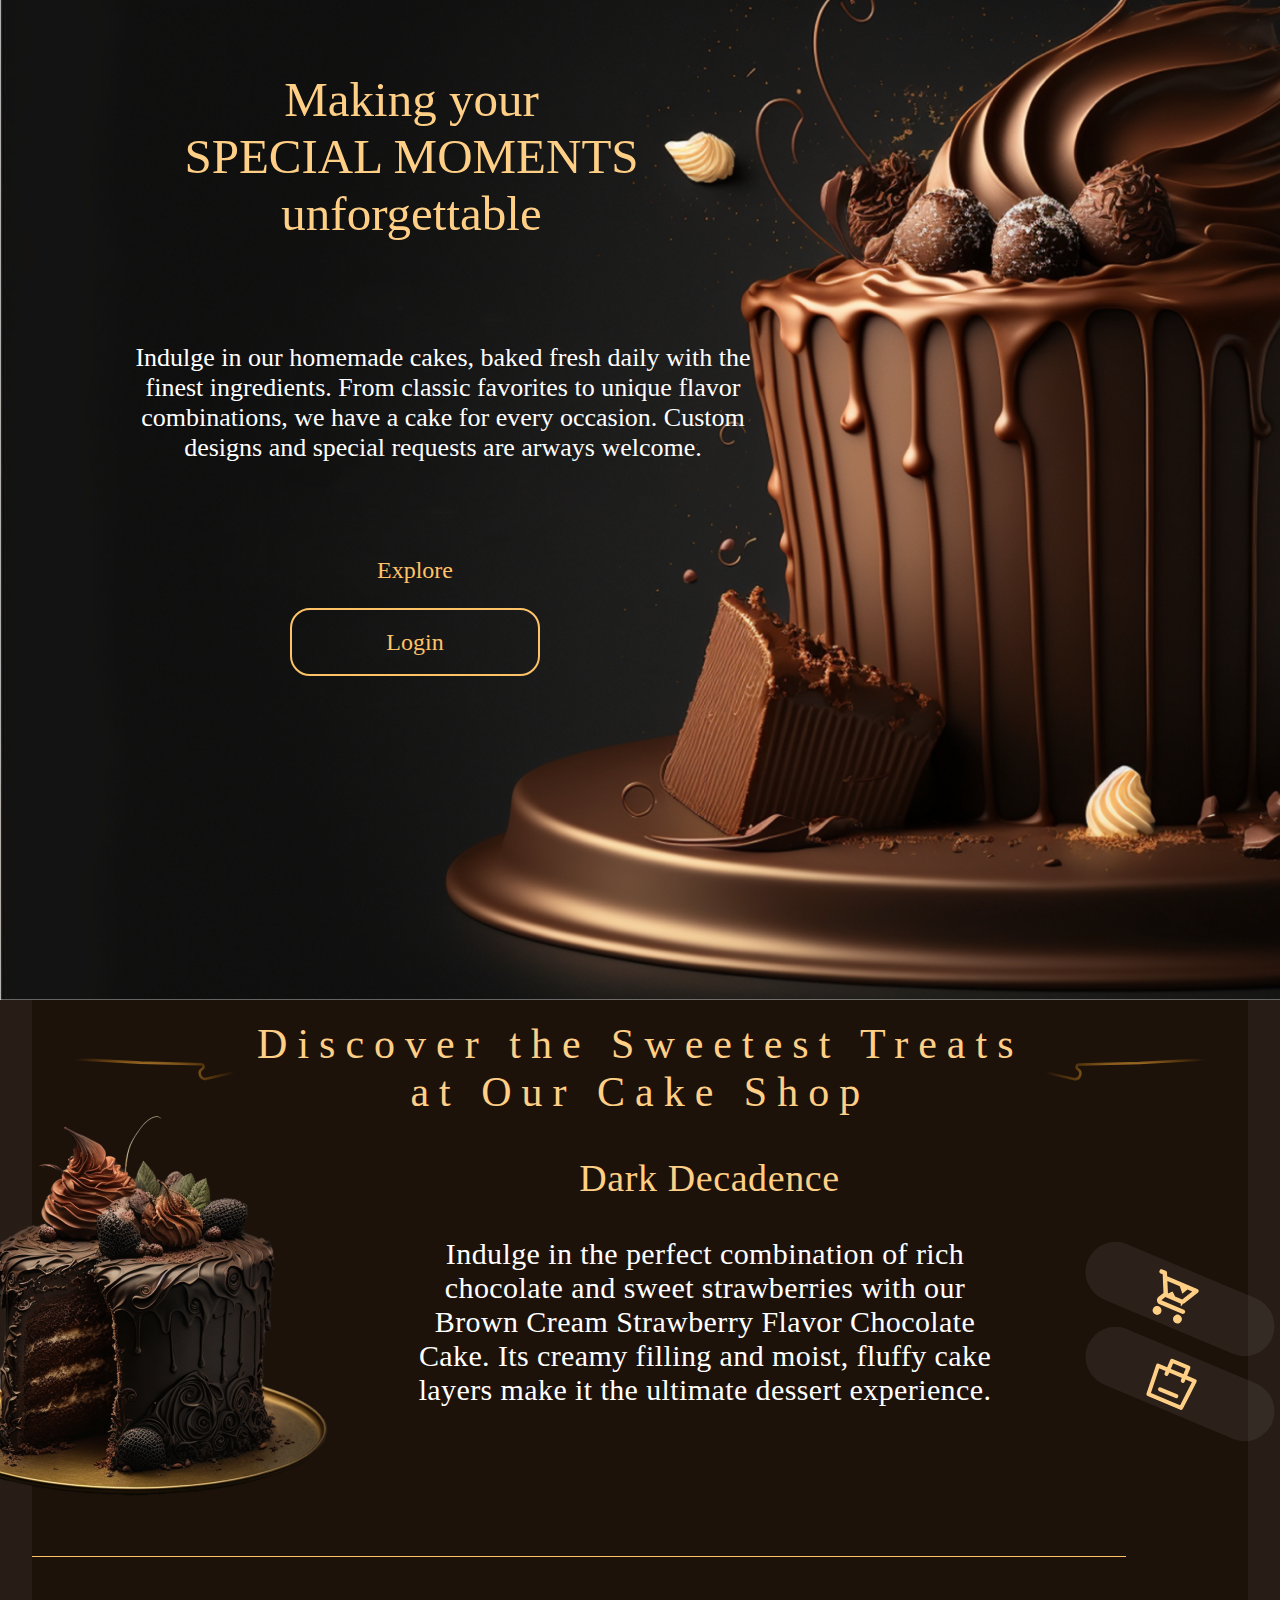
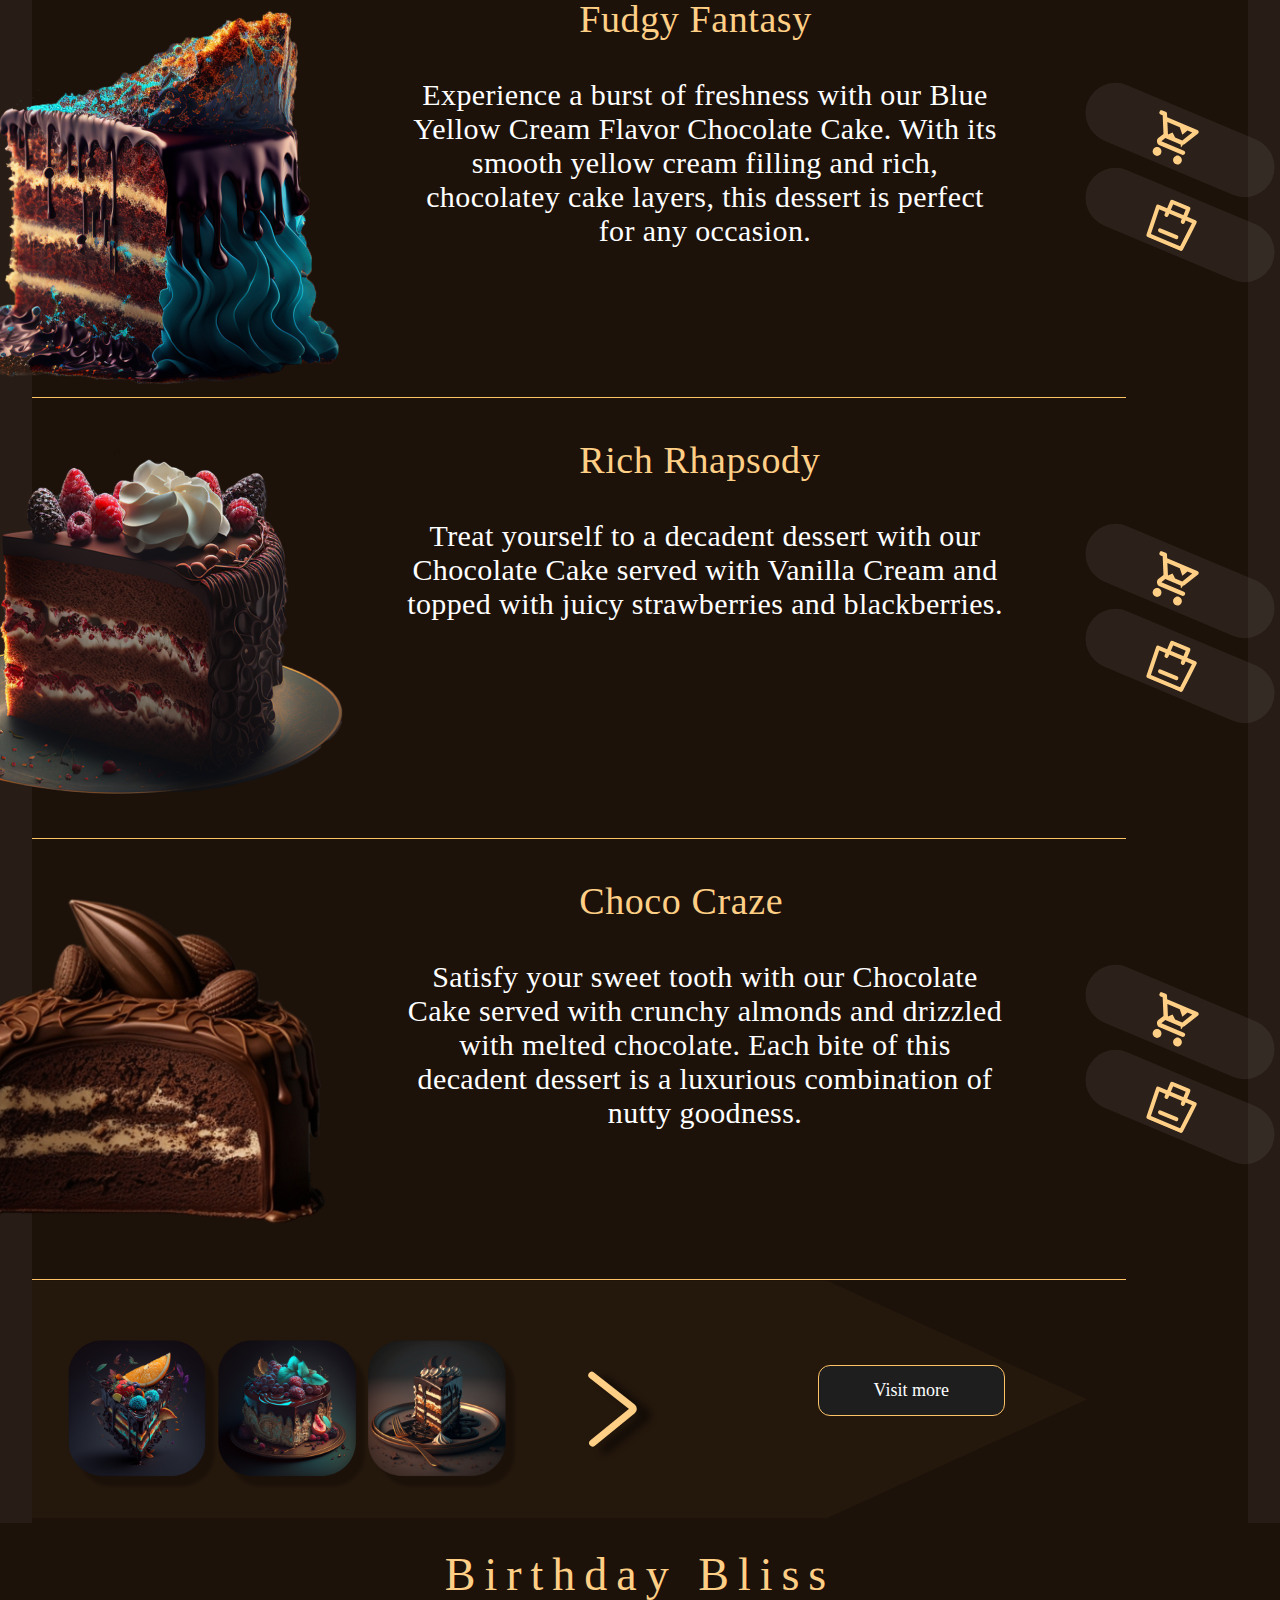
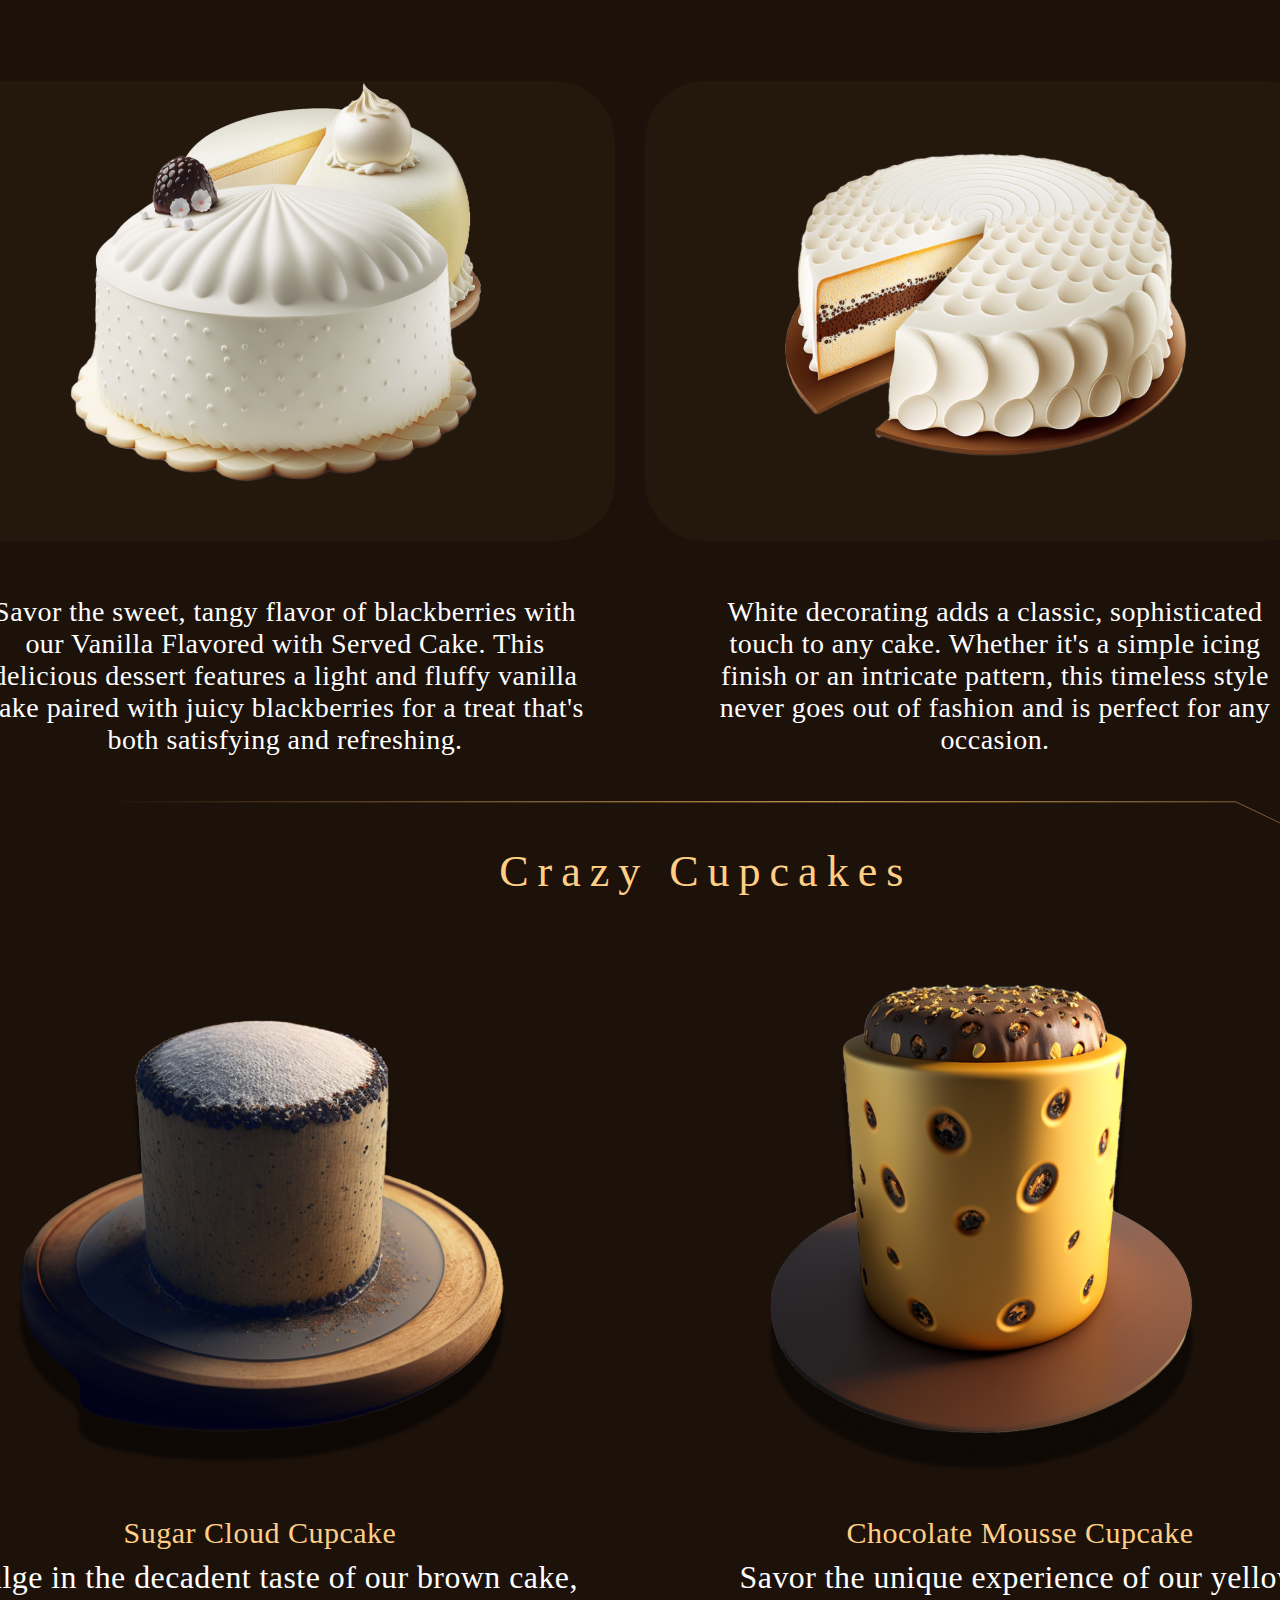
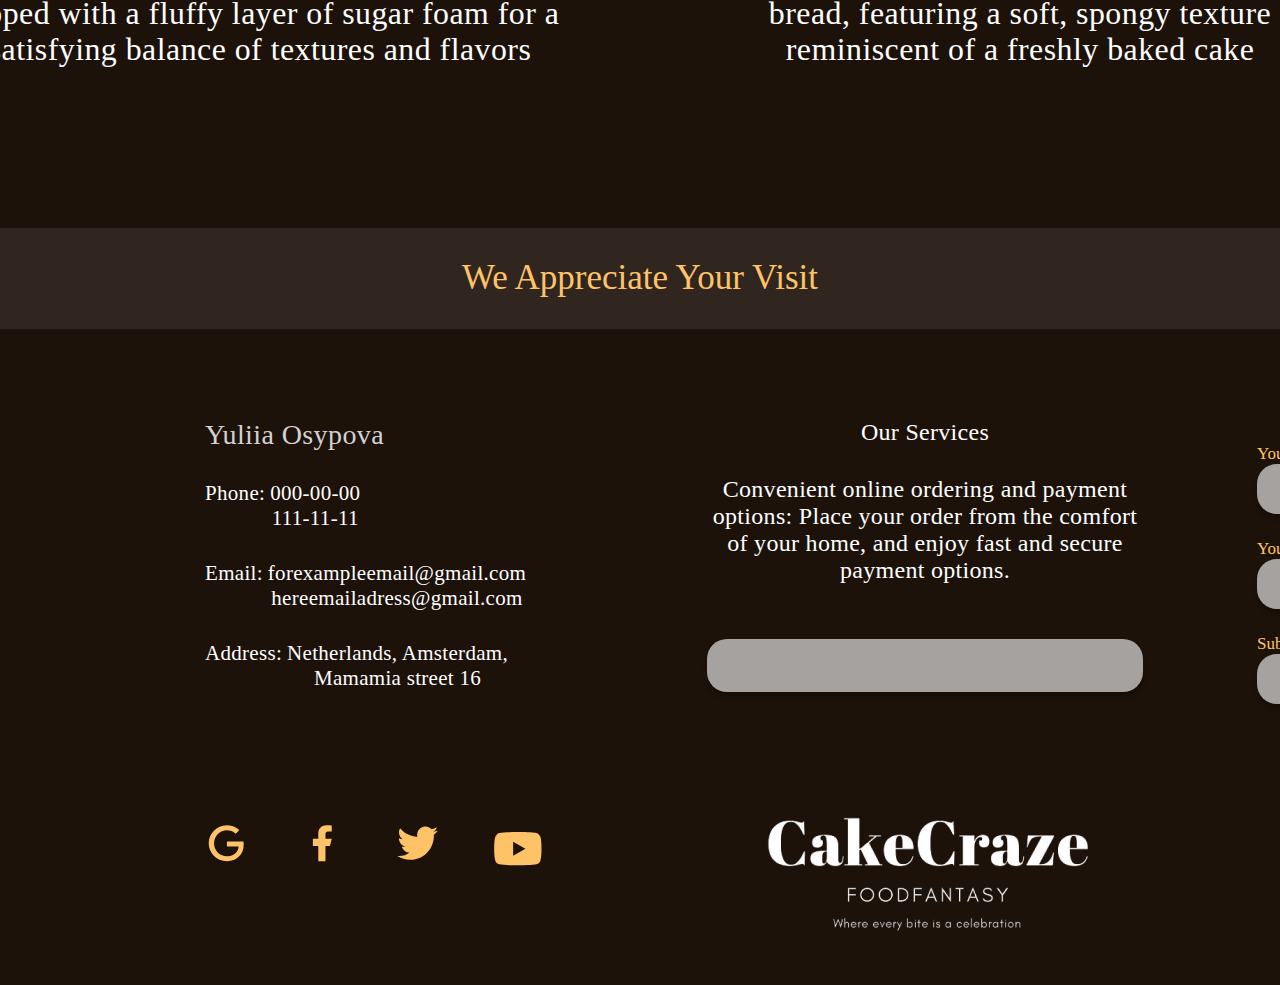
==== commit 6860936c: "register" ====
--- a/index.html
+++ b/index.html
@@ -24,7 +24,7 @@
     
         <div class="wrapper_link">
             <a href="#" class="link_btn">Explore</a>
-            <button><a href="../src/index/index.html" class="link_btn">Login</a></button>
+            <button><a href="register.html" class="link_btn">Login</a></button>
         </div>
 
     </section>
@@ -76,13 +76,13 @@
                         <div class="menu_icons_wrapper">
                             <div class="bg_for_item">
                                 <a href="https://cs8.pikabu.ru/post_img/big/2017/04/21/11/149279909715037159.jpg">
-                                    <img src="../src/icons/menu_icons/add to cart.svg" alt="cart">
+                                    <img src="icons/menu_icons/add to cart.svg" alt="cart">
                                 </a>
                             </div>
     
                             <div class="bg_for_item">
                                 <a href="https://ru.hrodna.life/wp-content/uploads/2019/01/yozhik-zaglavnaya.jpg">
-                                    <img src="../src/icons/menu_icons/buy.svg" alt="buy_icons" class="buy_icons">
+                                    <img src="icons/menu_icons/buy.svg" alt="buy_icons" class="buy_icons">
                                 </a>
                             </div>
                         </div>
@@ -103,13 +103,13 @@
                         <div class="menu_icons_wrapper">
                             <div class="bg_for_item">
                                 <a href="https://cs8.pikabu.ru/post_img/big/2017/04/21/11/149279909715037159.jpg">
-                                    <img src="../src/icons/menu_icons/add to cart.svg" alt="cart">
+                                    <img src="icons/menu_icons/add to cart.svg" alt="cart">
                                 </a>
                             </div>
     
                             <div class="bg_for_item">
                                 <a href="https://ru.hrodna.life/wp-content/uploads/2019/01/yozhik-zaglavnaya.jpg">
-                                    <img src="../src/icons/menu_icons/buy.svg" alt="buy_icons" class="buy_icons">
+                                    <img src="icons/menu_icons/buy.svg" alt="buy_icons" class="buy_icons">
                                 </a>
                             </div>
                         </div>
@@ -129,13 +129,13 @@
                         <div class="menu_icons_wrapper">
                             <div class="bg_for_item">
                                 <a href="https://cs8.pikabu.ru/post_img/big/2017/04/21/11/149279909715037159.jpg">
-                                    <img src="../src/icons/menu_icons/add to cart.svg" alt="cart">
+                                    <img src="icons/menu_icons/add to cart.svg" alt="cart">
                                 </a>
                             </div>
     
                             <div class="bg_for_item">
                                 <a href="https://ru.hrodna.life/wp-content/uploads/2019/01/yozhik-zaglavnaya.jpg">
-                                    <img src="../src/icons/menu_icons/buy.svg" alt="buy_icons" class="buy_icons">
+                                    <img src="icons/menu_icons/buy.svg" alt="buy_icons" class="buy_icons">
                                 </a>
                             </div>
                         </div>
@@ -161,13 +161,13 @@
                         <div class="menu_icons_wrapper">
                             <div class="bg_for_item">
                                 <a href="https://cs8.pikabu.ru/post_img/big/2017/04/21/11/149279909715037159.jpg">
-                                    <img src="../src/icons/menu_icons/add to cart.svg" alt="cart">
+                                    <img src="icons/menu_icons/add to cart.svg" alt="cart">
                                 </a>
                             </div>
     
                             <div class="bg_for_item">
                                 <a href="https://ru.hrodna.life/wp-content/uploads/2019/01/yozhik-zaglavnaya.jpg">
-                                    <img src="../src/icons/menu_icons/buy.svg" alt="buy_icons" class="buy_icons">
+                                    <img src="icons/menu_icons/buy.svg" alt="buy_icons" class="buy_icons">
                                 </a>
                             </div>
                         </div>
@@ -184,9 +184,9 @@
                             fill="#FFC367" fill-opacity="0.03"/>
                     </svg>
                     <div class="wrapper_menu_flex">
-                        <img src="../src/img/menu_scroll/cake1.png" alt="cake">
-                        <img src="../src/img/menu_scroll/cake2.png" alt="cake">
-                        <img src="../src/img/menu_scroll/cake3.png" alt="cake">
+                        <img src="img/menu_scroll/cake1.png" alt="cake">
+                        <img src="img/menu_scroll/cake2.png" alt="cake">
+                        <img src="img/menu_scroll/cake3.png" alt="cake">
                         <svg xmlns="http://www.w3.org/2000/svg" width="69" height="90" viewBox="0 0 69 90" fill="none" class="arrow_scrolling">
                             <g filter="url(#filter0_d_223_102)">
                                 <path
--- a/css/index.css
+++ b/css/index.css
@@ -6,7 +6,7 @@
 }
 
 .main {
-  height: 100vh;
+  min-height: 1000px;
   background-image: url(../img/bg_main.png);
   background-position: center/center;
   background-size: cover;
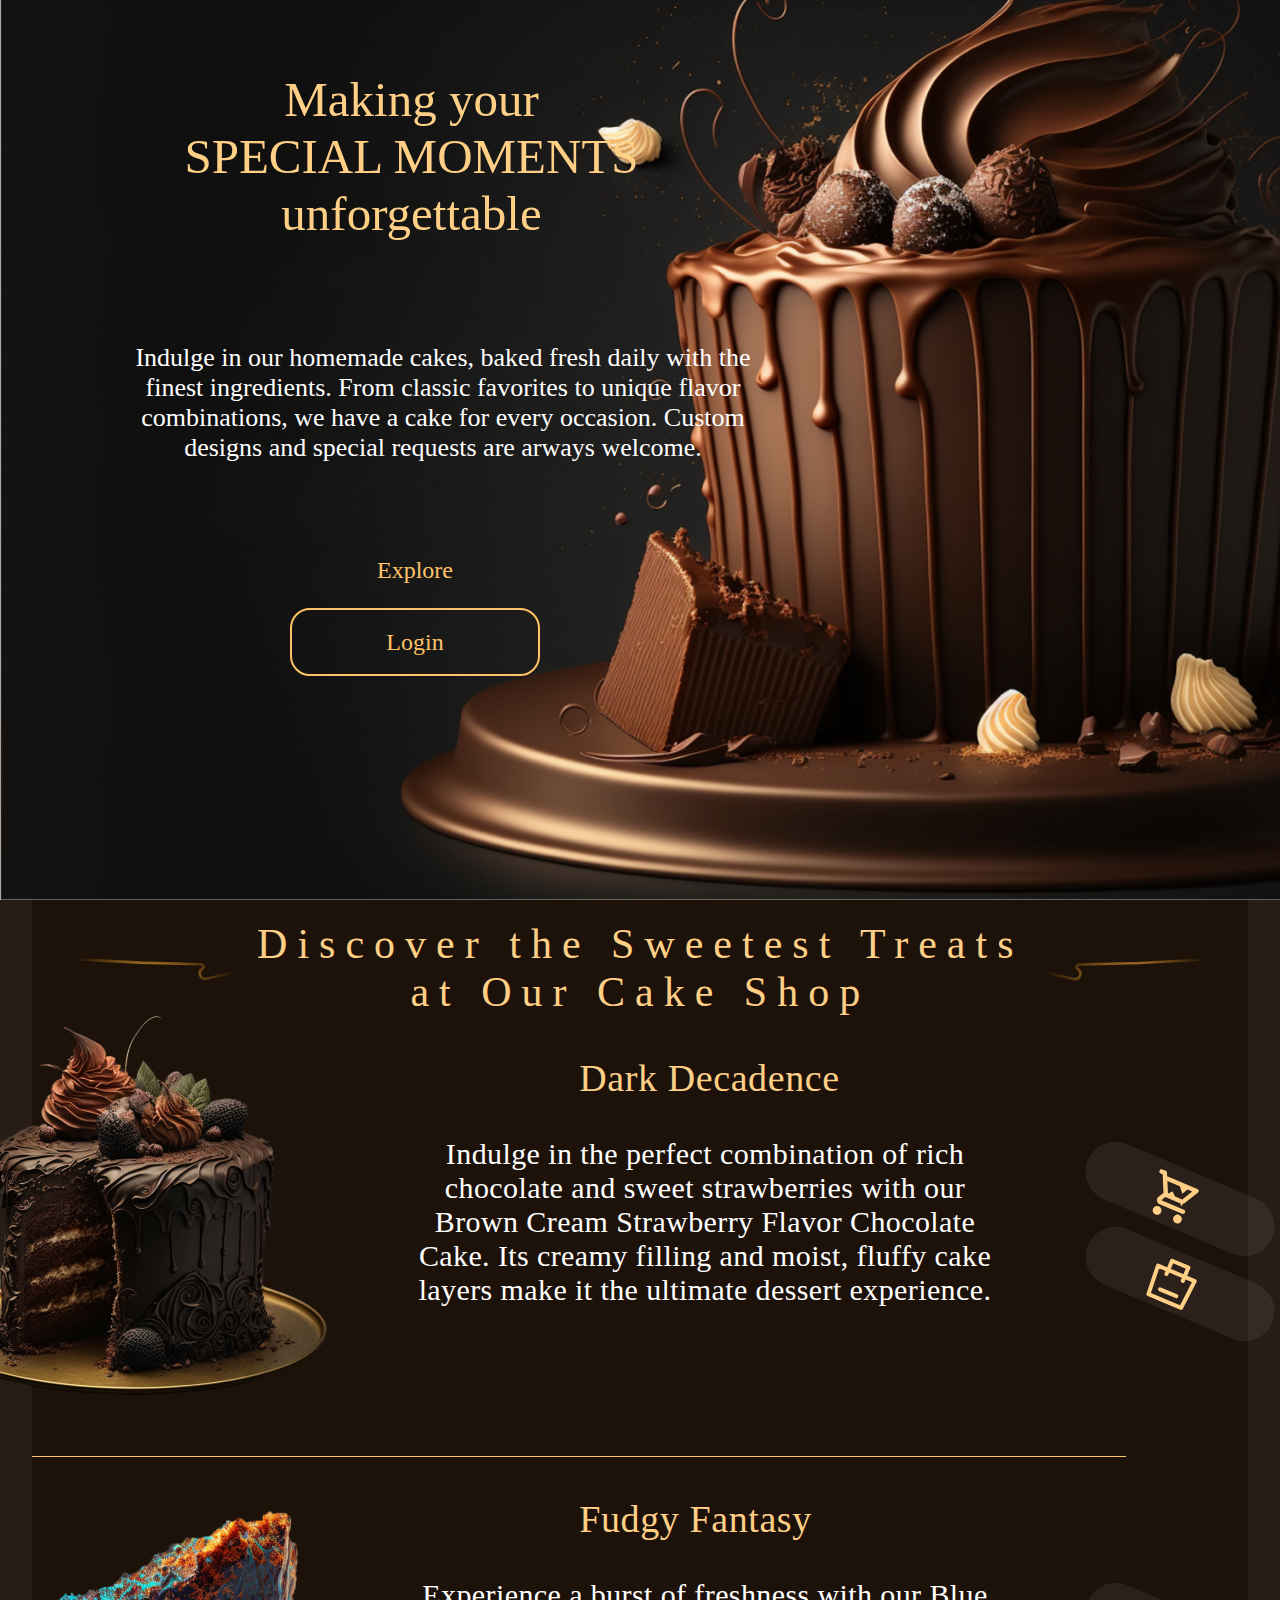
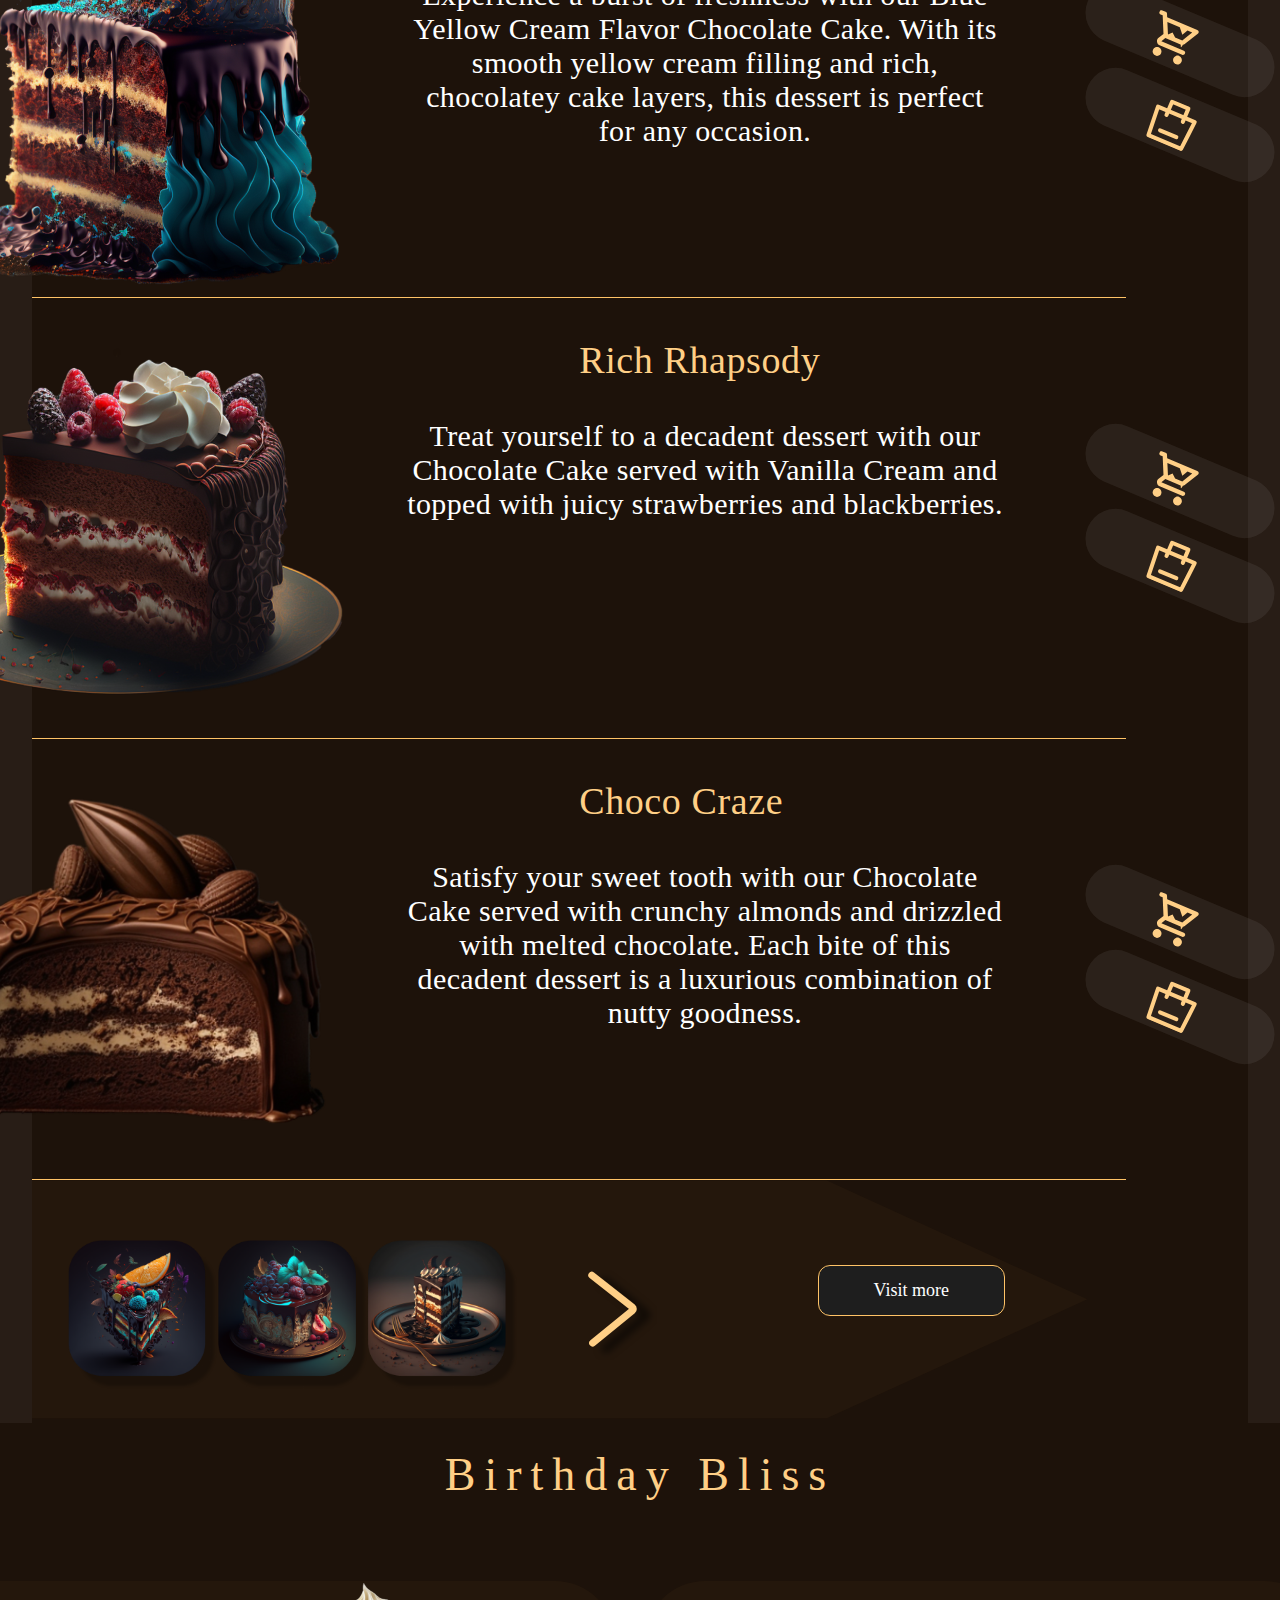
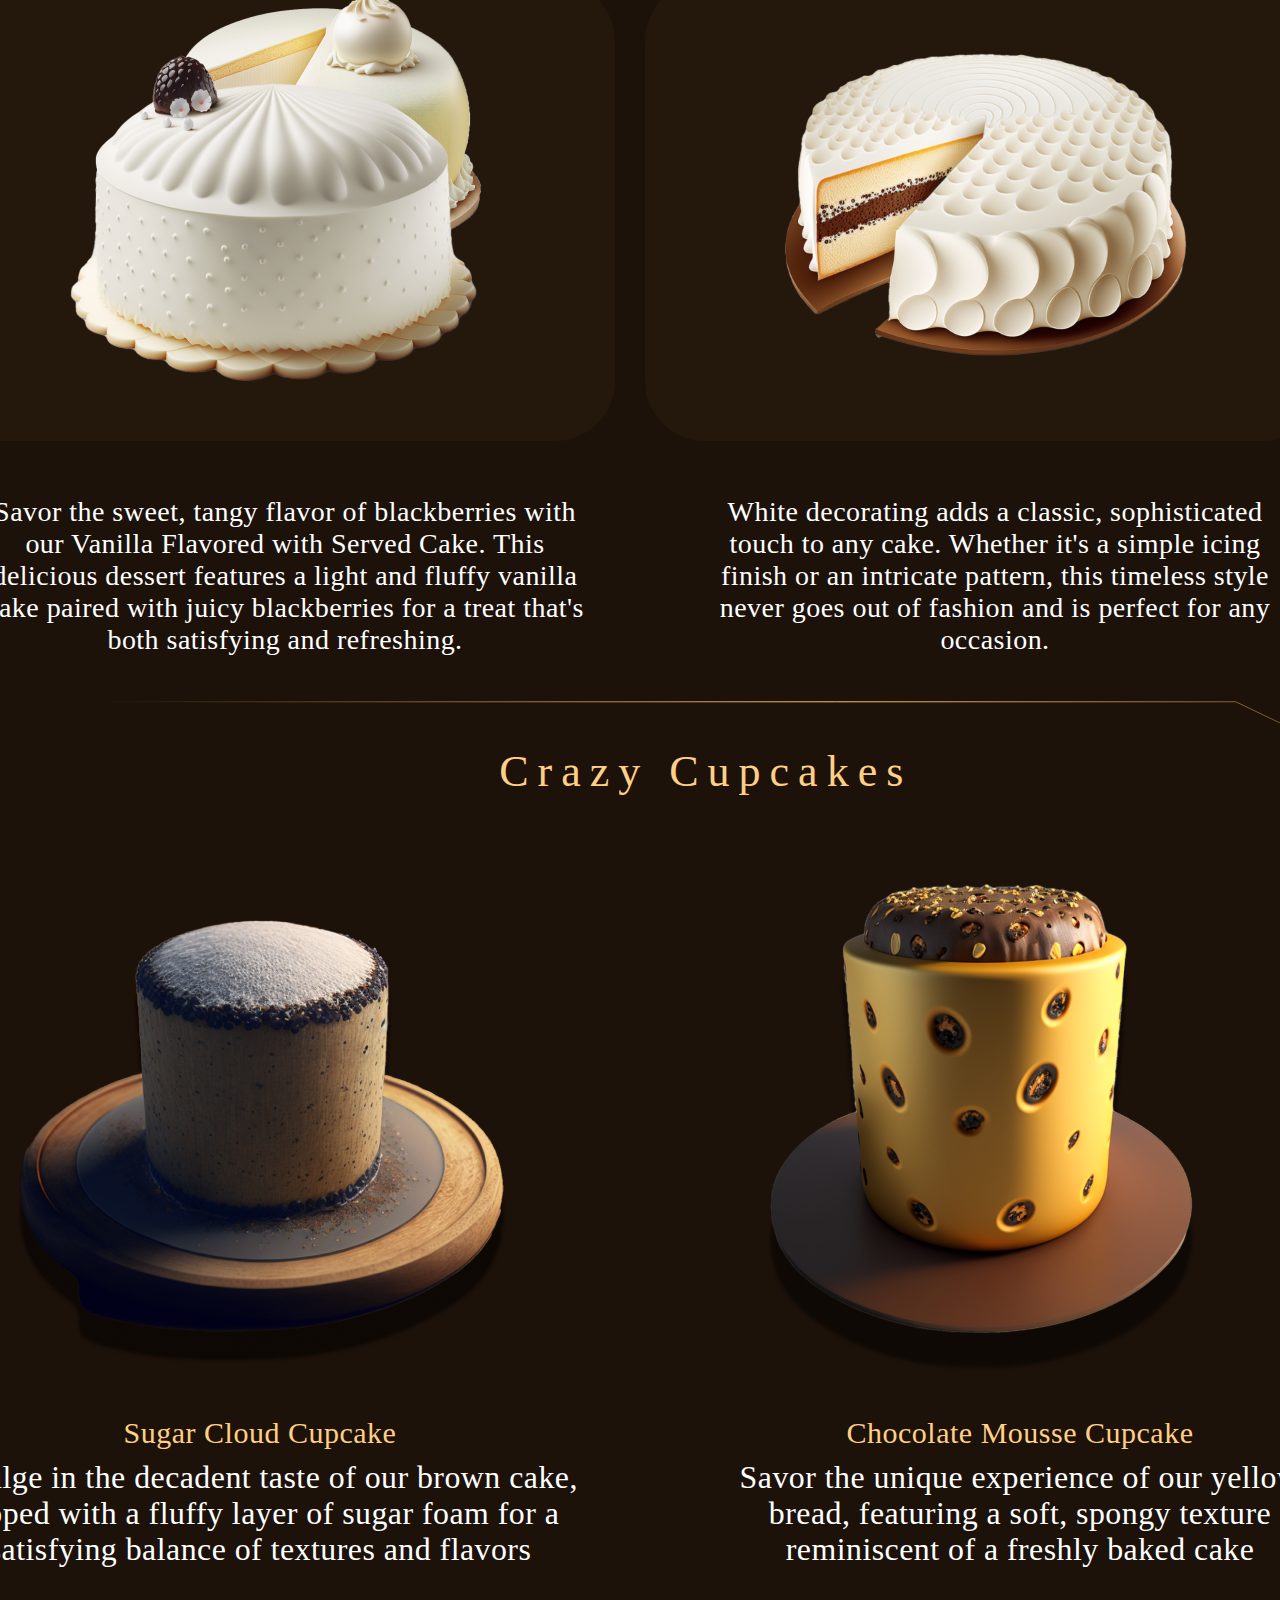
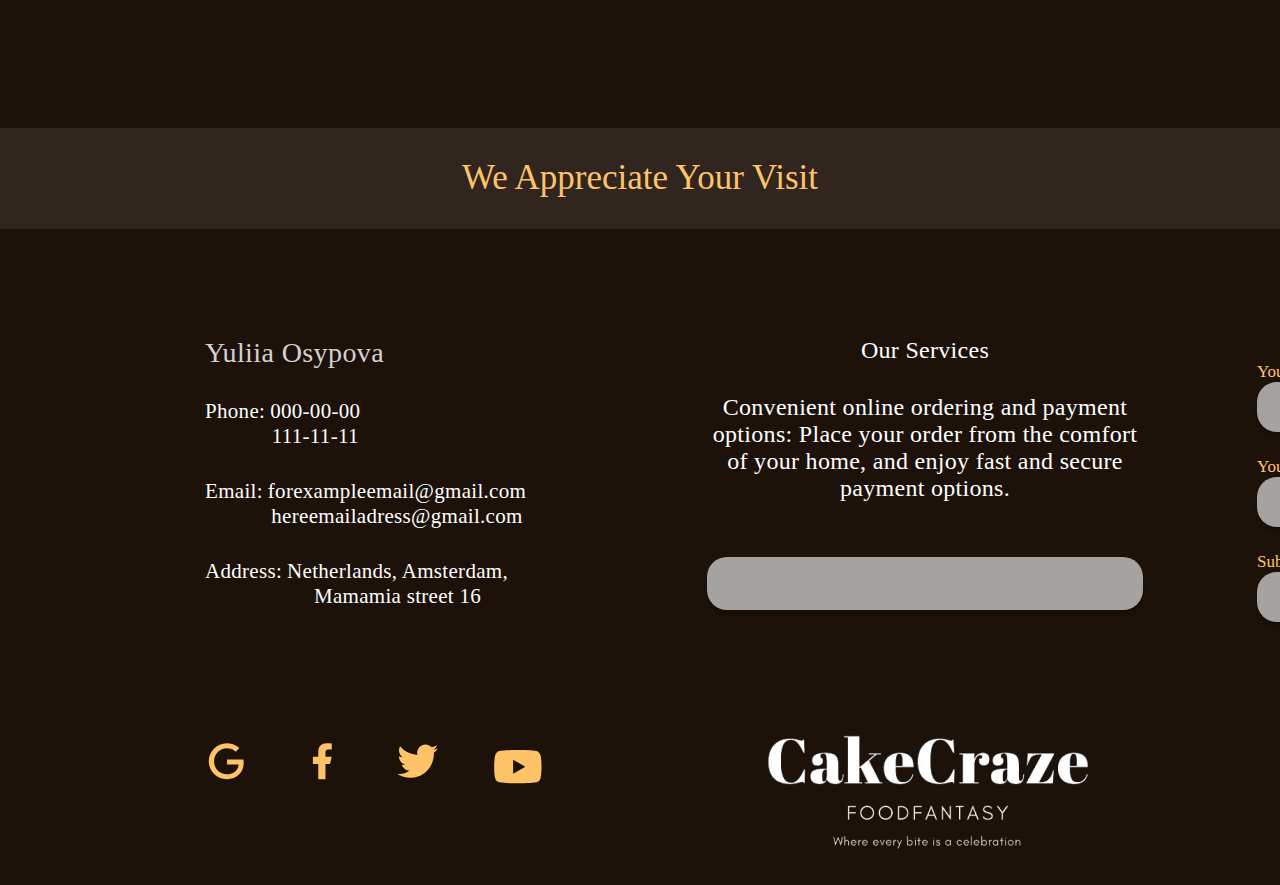
==== commit 52675c89: "fix" ====
--- a/index.html
+++ b/index.html
@@ -7,7 +7,6 @@
     <link rel="preconnect" href="https://fonts.googleapis.com">
 <link rel="preconnect" href="https://fonts.gstatic.com" crossorigin>
 <link href="https://fonts.googleapis.com/css2?family=Frank+Ruhl+Libre:wght@300..900&display=swap" rel="stylesheet">
-
 <link rel="stylesheet" href="css/index.css">
 </head>
 <body>
@@ -306,6 +305,7 @@
     <!-- footer -->
     <footer>
         <div class="logo_sticker">
+            <img src="" alt="" class="logo_footer">
     
     
             <div class="wrapper_items">
--- a/css/index.css
+++ b/css/index.css
@@ -6,7 +6,7 @@
 }
 
 .main {
-  min-height: 1000px;
+  height: 100vh;
   background-image: url(../img/bg_main.png);
   background-position: center/center;
   background-size: cover;
@@ -525,6 +525,8 @@
   .main .title {
     margin-left: 100px;
     margin-left: 0;
+    width: 70%;
+    font-size: 41px;
   }
   .main .wrapper_link {
     margin: 30px;
@@ -833,7 +835,7 @@
   }
   .main .wrapper_link {
     width: 100%;
-    margin: 70px 0 0 0;
+    margin: 50px 0 0 0;
   }
   .menu .wrapper_menu {
     grid-template-columns: none;
@@ -907,11 +909,11 @@
     top: 75%;
   }
   .offer {
-    padding: 100px 30px 80px 30px;
+    padding: 50px 30px 80px 30px;
     min-height: 500px;
   }
   .offer .offer_holiday {
-    font-size: 24px;
+    font-size: 28px;
     font-weight: 200;
     letter-spacing: 1px;
   }
@@ -921,12 +923,12 @@
     grid-auto-rows: minmax(300px, auto);
     grid-template-columns: none;
     margin: 40px 30px 0 30px;
-    row-gap: 30px;
+    row-gap: 80px;
   }
   .offer .wrapper_offer .descrip_offer {
     font-size: 18px;
     padding: 0;
-    margin-top: 10px;
+    margin-top: 17px;
   }
   .offer .wrapper_offer .wrapper_cake {
     display: grid;
@@ -953,7 +955,7 @@
   .offer_cupcaked .title_cupcaked {
     position: static;
     margin-top: 0;
-    font-size: 24px;
+    font-size: 28px;
     letter-spacing: 1px;
     padding-bottom: 85px;
     left: 0;
@@ -962,7 +964,7 @@
     grid-template-columns: none;
     grid-auto-rows: minmax(50px, auto);
     margin-right: 0px;
-    padding: 50px 30px 80px 30px;
+    padding: 50px 30px 50px 30px;
     row-gap: 30px;
   }
   .offer_cupcaked .wrapper_items .item_cupcaked {
@@ -1016,6 +1018,12 @@
     justify-items: start;
     padding: 50px 30px 10px 30px;
   }
+  footer .wrapper_items .number_phone {
+    color: white;
+  }
+  footer .wrapper_items .number_phone_add {
+    color: white;
+  }
   footer .wrapper_items .email_address_one {
     font-size: 18px;
   }
@@ -1028,6 +1036,9 @@
   footer .wrapper_items .social_items {
     margin-top: 30px;
     width: 80%;
+    -webkit-box-align: center;
+        -ms-flex-align: center;
+            align-items: center;
   }
 }
 @media screen and (max-width: 350px) {
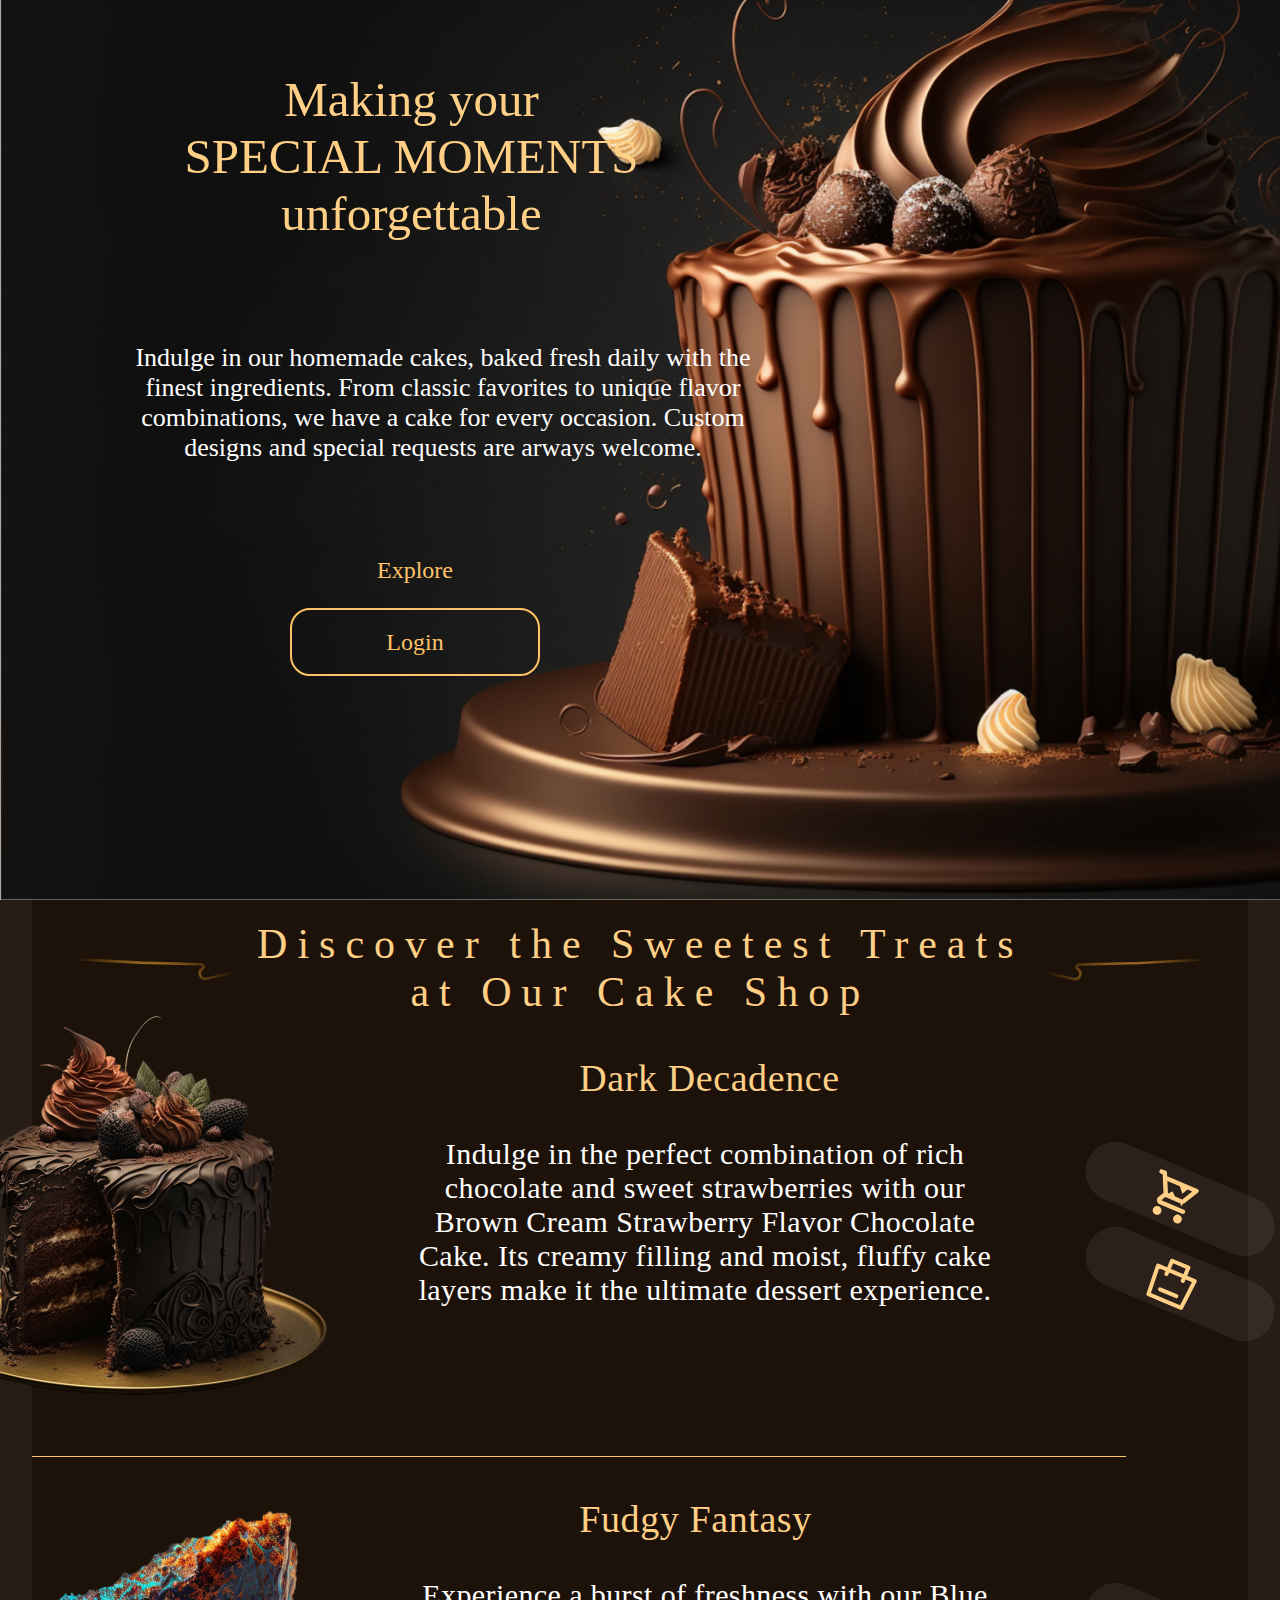
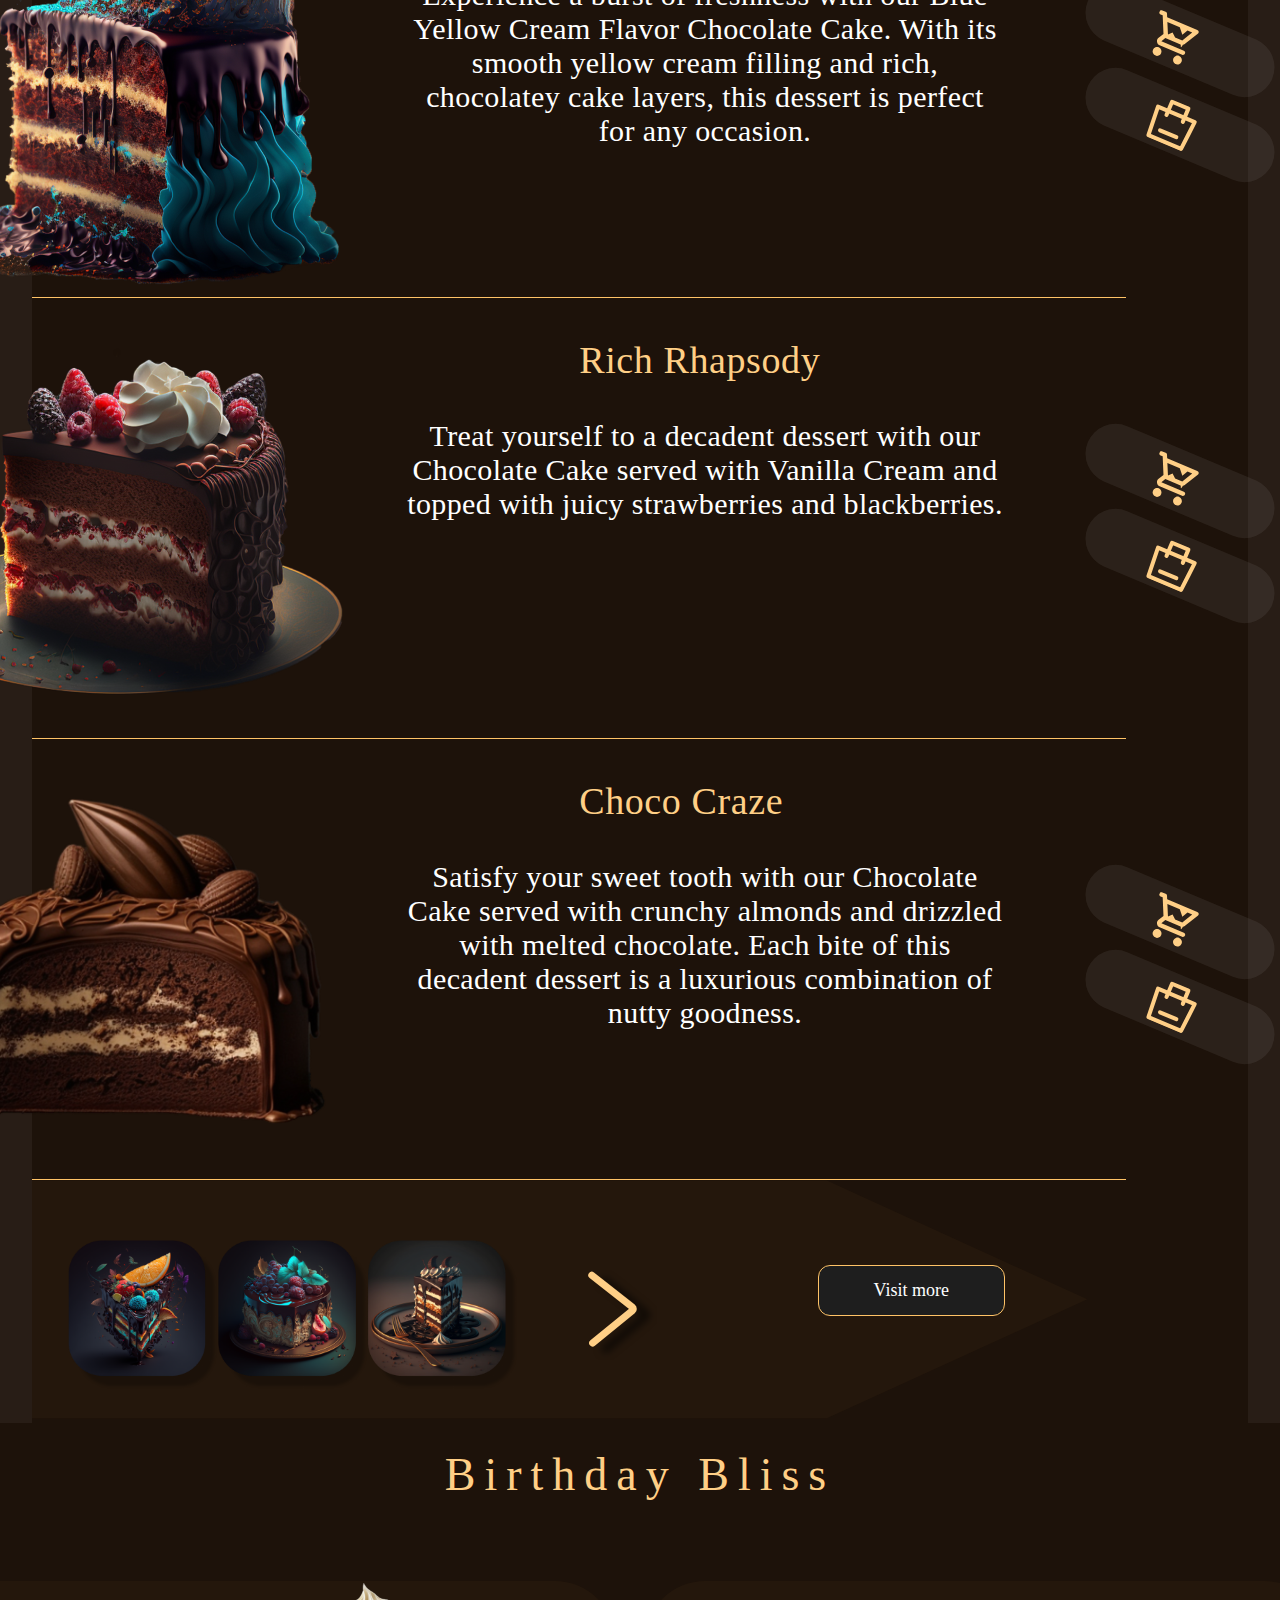
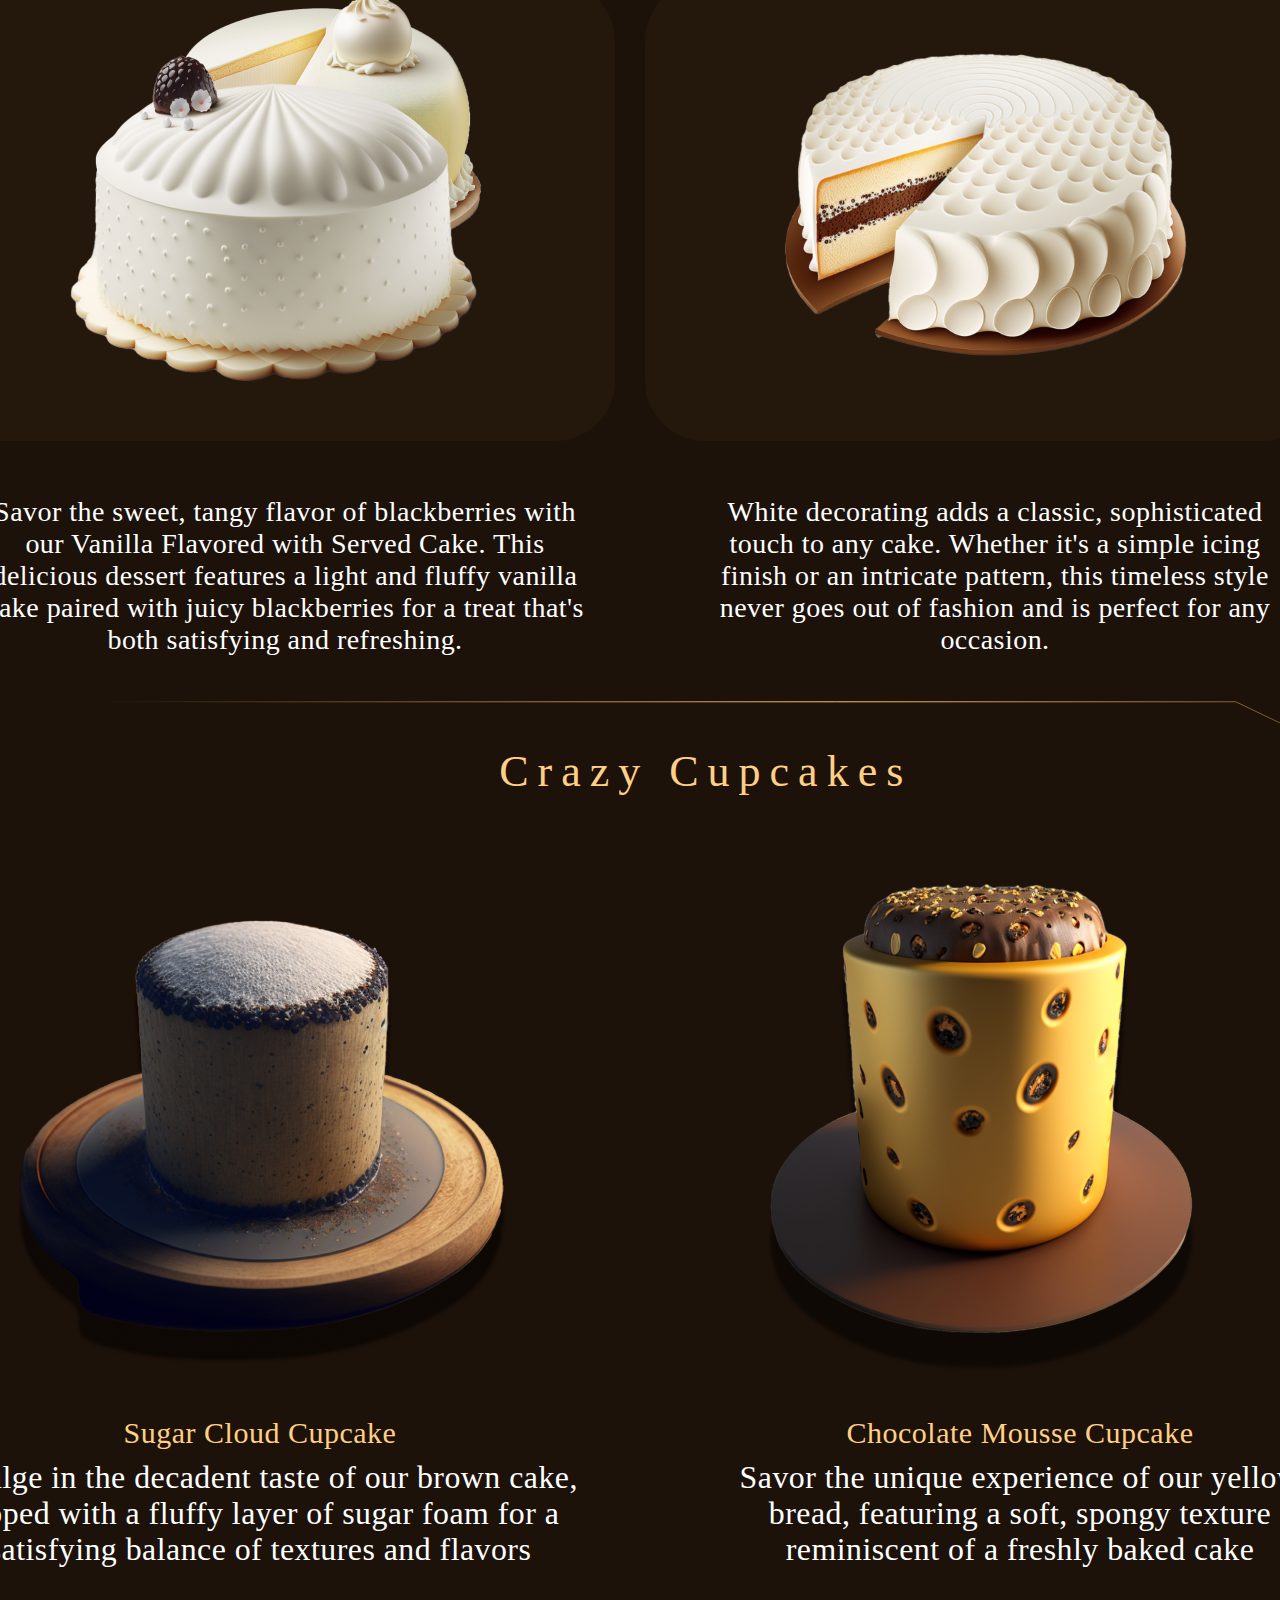
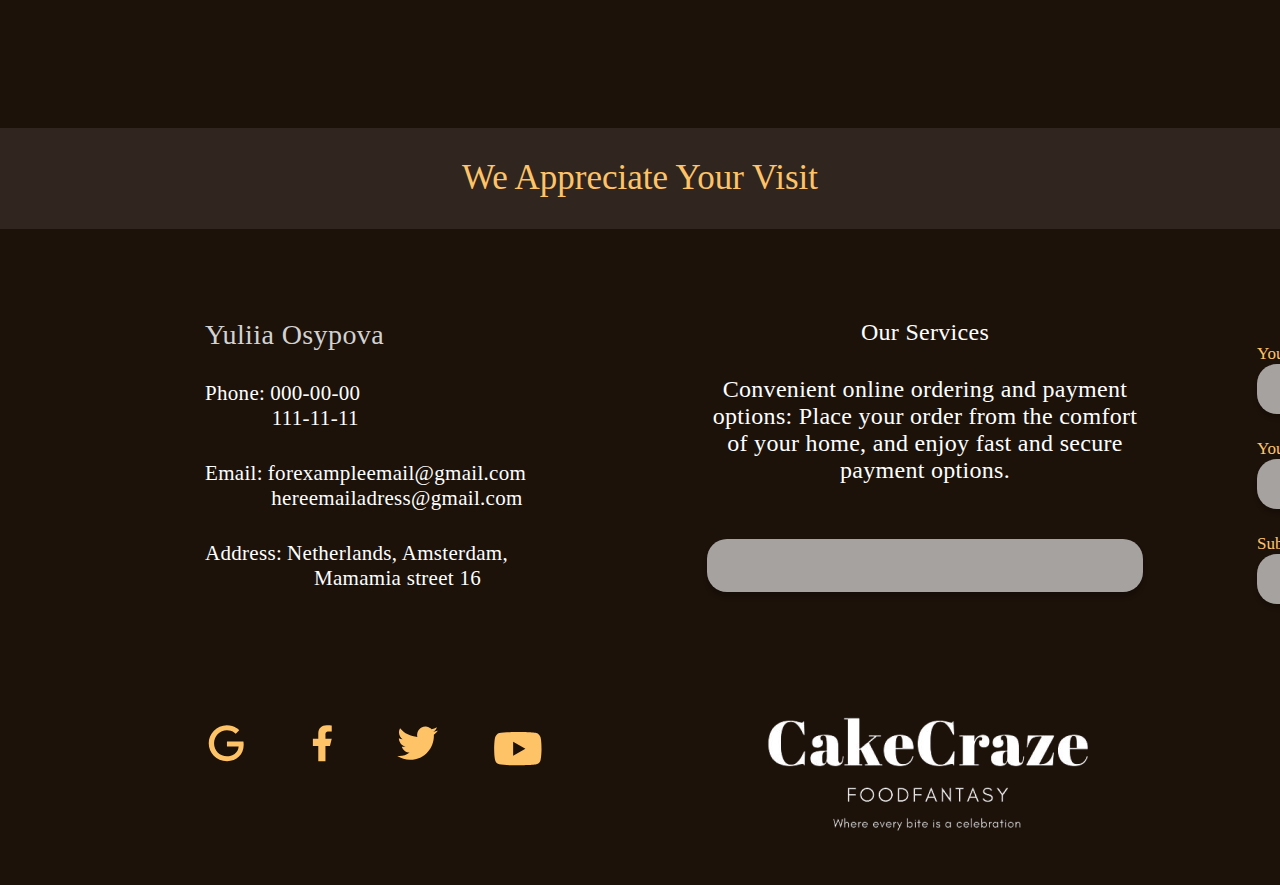
==== commit ad7d8f54: "fix" ====
--- a/index.html
+++ b/index.html
@@ -305,9 +305,7 @@
     <!-- footer -->
     <footer>
         <div class="logo_sticker">
-            <img src="" alt="" class="logo_footer">
-    
-    
+
             <div class="wrapper_items">
     
                 <div class="title_contact">
